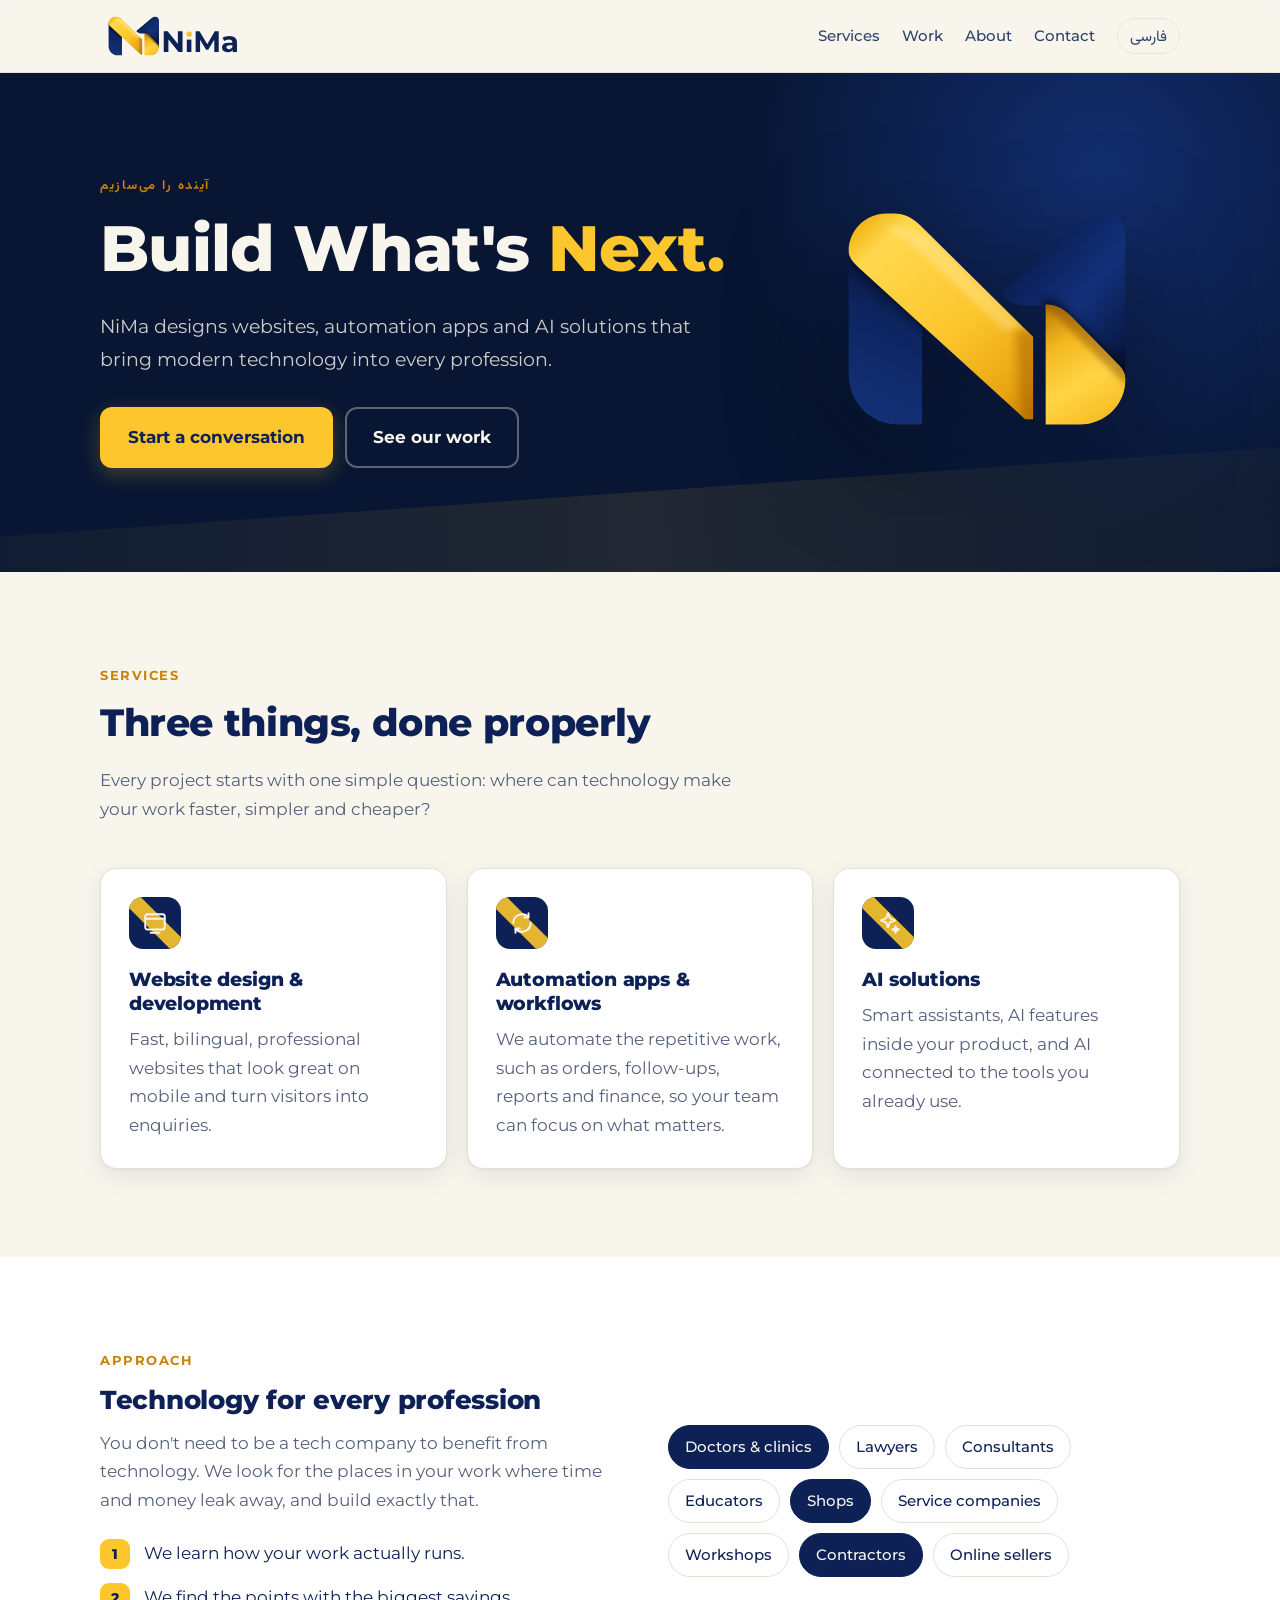
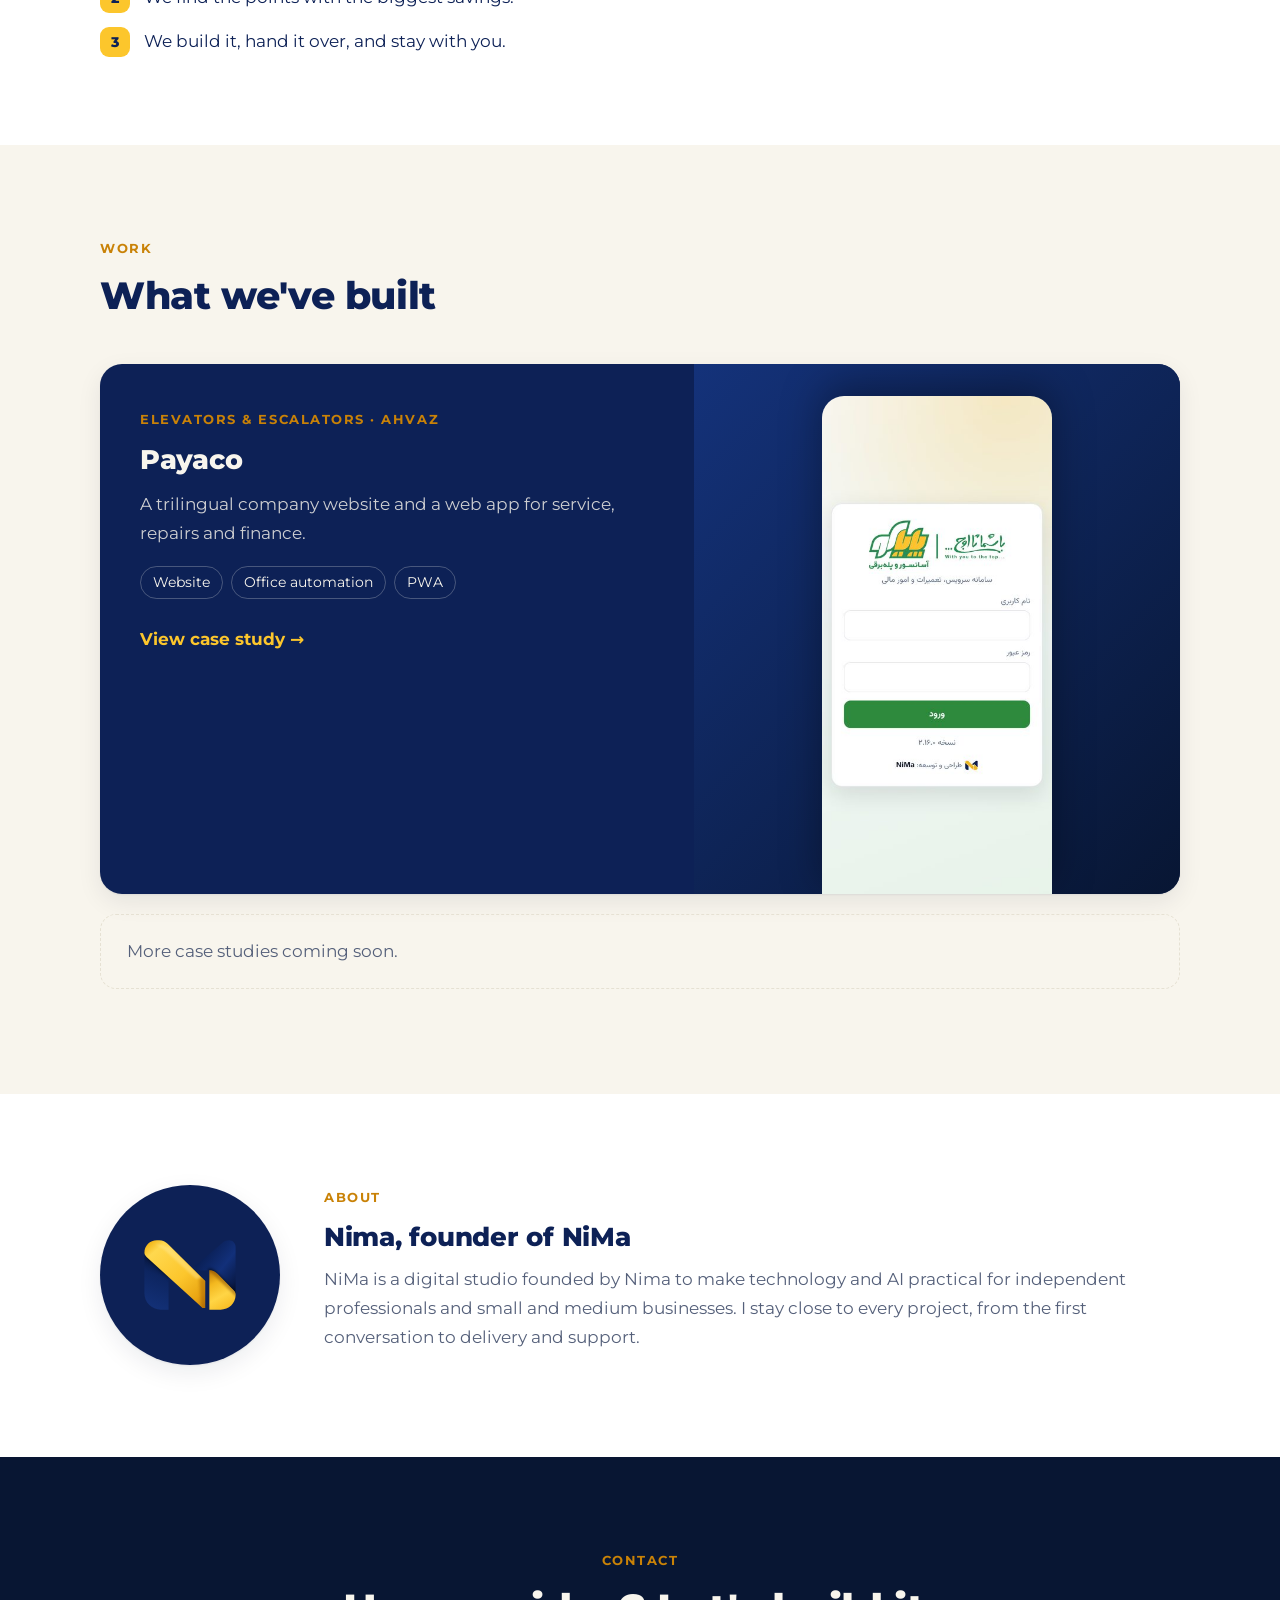
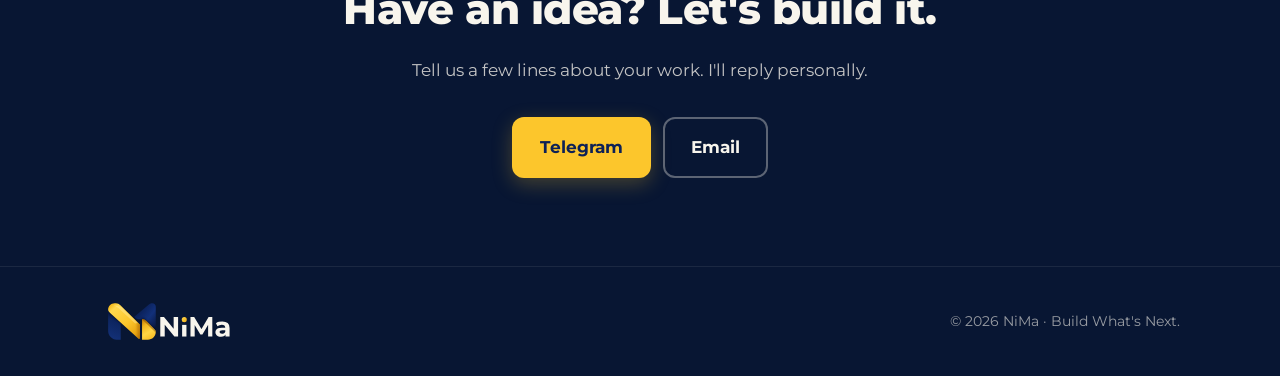
==== en/index.html @ b8a4f25f "NiMa site v1: static FA/EN homepage and Payaco case study Co-Authored-By: Claude Opus 5.5 (1M contex" ====
<!doctype html>
<html lang="en" dir="ltr">
<head>
<meta charset="utf-8">
<meta name="viewport" content="width=device-width,initial-scale=1">
<title>NiMa | Build What's Next.</title>
<meta name="description" content="NiMa designs websites, automation apps and AI solutions that bring modern technology into every profession.">
<meta name="theme-color" content="#081633">
<meta property="og:title" content="NiMa | Build What's Next.">
<meta property="og:description" content="Websites, automation and AI for every profession.">

<link rel="canonical" href="https://nima-ai.ir/en/">
<link rel="alternate" hreflang="en" href="https://nima-ai.ir/en/">
<link rel="alternate" hreflang="fa" href="https://nima-ai.ir/">
<meta property="og:url" content="https://nima-ai.ir/en/">
<meta property="og:image" content="https://nima-ai.ir/assets/img/icon-512.jpg">
<link rel="icon" type="image/png" href="../assets/img/favicon.png">
<link rel="apple-touch-icon" href="../assets/img/apple-touch-icon.png">
<link rel="preload" href="../assets/fonts/montserrat-latin-400-normal.woff2" as="font" type="font/woff2" crossorigin>
<link rel="stylesheet" href="../assets/style.css">
</head>
<body>
<a class="skip" href="#main">Skip to content</a>

<header class="site-header">
  <div class="wrap">
    <a class="brand" href="./" aria-label="NiMa home"><img src="../assets/img/NiMa-Logo-Primary.svg" alt="NiMa" width="148" height="56"></a>
    <nav class="nav" aria-label="Main">
      <a class="hide-sm" href="#services">Services</a>
      <a class="hide-sm" href="#work">Work</a>
      <a class="hide-sm" href="#about">About</a>
      <a href="#contact">Contact</a>
      <a class="lang" href="../" hreflang="fa" lang="fa">فارسی</a>
    </nav>
  </div>
</header>

<main id="main">
  <section class="hero">
    <div class="wrap">
      <div>
        <span class="eyebrow" dir="rtl" lang="fa">آینده را می‌سازیم</span>
        <h1>Build What's <span class="hl">Next.</span></h1>
        <p class="lead">NiMa designs websites, automation apps and AI solutions that bring modern technology into every profession.</p>
        <div class="actions">
          <a class="btn btn-gold" href="#contact">Start a conversation</a>
          <a class="btn btn-ghost" href="#work">See our work</a>
        </div>
      </div>
      <img class="mark" src="../assets/img/NiMa-Symbol-Reversed.svg" alt="" width="340" height="274">
    </div>
  </section>

  <section id="services">
    <div class="wrap">
      <div class="section-head">
        <span class="eyebrow">Services</span>
        <h2>Three things, done properly</h2>
        <p class="muted">Every project starts with one simple question: where can technology make your work faster, simpler and cheaper?</p>
      </div>
      <div class="cards">
        <article class="card">
          <div class="icon"><svg viewBox="0 0 24 24"><rect x="3" y="4" width="18" height="14" rx="2"/><path d="M3 8h18M8 21h8"/></svg></div>
          <h3>Website design &amp; development</h3>
          <p>Fast, bilingual, professional websites that look great on mobile and turn visitors into enquiries.</p>
        </article>
        <article class="card">
          <div class="icon"><svg viewBox="0 0 24 24"><path d="M4 12a8 8 0 0 1 14-5.3M20 12a8 8 0 0 1-14 5.3"/><path d="M18 3v4h-4M6 21v-4h4"/></svg></div>
          <h3>Automation apps &amp; workflows</h3>
          <p>We automate the repetitive work, such as orders, follow-ups, reports and finance, so your team can focus on what matters.</p>
        </article>
        <article class="card">
          <div class="icon"><svg viewBox="0 0 24 24"><path d="M12 3l1.8 4.7L18.5 9.5 13.8 11.3 12 16l-1.8-4.7L5.5 9.5l4.7-1.8z"/><path d="M19 15l.8 2.2L22 18l-2.2.8L19 21l-.8-2.2L16 18l2.2-.8z"/></svg></div>
          <h3>AI solutions</h3>
          <p>Smart assistants, AI features inside your product, and AI connected to the tools you already use.</p>
        </article>
      </div>
    </div>
  </section>

  <section class="approach alt">
    <div class="wrap">
      <div>
        <span class="eyebrow">Approach</span>
        <h2>Technology for every profession</h2>
        <p class="muted">You don't need to be a tech company to benefit from technology. We look for the places in your work where time and money leak away, and build exactly that.</p>
        <ol class="steps">
          <li><span>We learn how your work actually runs.</span></li>
          <li><span>We find the points with the biggest savings.</span></li>
          <li><span>We build it, hand it over, and stay with you.</span></li>
        </ol>
      </div>
      <div class="chips" aria-label="Professions">
        <span class="chip on">Doctors &amp; clinics</span><span class="chip">Lawyers</span><span class="chip">Consultants</span>
        <span class="chip">Educators</span><span class="chip on">Shops</span><span class="chip">Service companies</span>
        <span class="chip">Workshops</span><span class="chip on">Contractors</span><span class="chip">Online sellers</span>
      </div>
    </div>
  </section>

  <section id="work">
    <div class="wrap">
      <div class="section-head">
        <span class="eyebrow">Work</span>
        <h2>What we've built</h2>
      </div>
      <a class="work-card" href="work/payaco/">
        <div class="body">
          <span class="eyebrow">Elevators &amp; escalators · Ahvaz</span>
          <h3 style="font-size:1.7rem">Payaco</h3>
          <p style="opacity:.82">A trilingual company website and a web app for service, repairs and finance.</p>
          <div class="tags"><span class="tag">Website</span><span class="tag">Office automation</span><span class="tag">PWA</span></div>
          <span class="more">View case study →</span>
        </div>
        <div class="shot"><img src="../assets/img/payaco-app-login.jpg" alt="Payaco app login screen" width="230" height="498" loading="lazy"></div>
      </a>
      <p class="soon">More case studies coming soon.</p>
    </div>
  </section>

  <section id="about" class="about alt">
    <div class="wrap">
      <div class="avatar"><img src="../assets/img/NiMa-Symbol-Reversed.svg" alt="" width="112" height="90"></div>
      <div>
        <span class="eyebrow">About</span>
        <h2>Nima, founder of NiMa</h2>
        <!-- TODO(Nima): replace with your own short bio; optionally swap the symbol for your photo -->
        <p class="muted">NiMa is a digital studio founded by Nima to make technology and AI practical for independent professionals and small and medium businesses. I stay close to every project, from the first conversation to delivery and support.</p>
      </div>
    </div>
  </section>

  <section id="contact" class="contact">
    <div class="wrap">
      <span class="eyebrow">Contact</span>
      <h2>Have an idea? Let's build it.</h2>
      <p>Tell us a few lines about your work. I'll reply personally.</p>
      <div class="actions">
        <!-- TODO(Nima): replace with real contact links -->
        <a class="btn btn-gold" href="https://t.me/TELEGRAM_ID">Telegram</a>
        <a class="btn btn-ghost" href="mailto:EMAIL@EXAMPLE.COM">Email</a>
      </div>
    </div>
  </section>
</main>

<footer class="site-footer">
  <div class="wrap">
    <img src="../assets/img/NiMa-Logo-Reversed.svg" alt="NiMa" width="140" height="53">
    <span>© 2026 NiMa · Build What's Next.</span>
  </div>
</footer>
</body>
</html>
---- assets/style.css ----
/* NiMa — site styles. Palette and fonts follow NiMa-Brand-Brief.md */

@font-face{font-family:"Montserrat";font-weight:400;font-display:swap;src:url(fonts/montserrat-latin-400-normal.woff2) format("woff2");unicode-range:U+0000-00FF,U+2000-206F,U+20AC,U+2122}
@font-face{font-family:"Montserrat";font-weight:500;font-display:swap;src:url(fonts/montserrat-latin-500-normal.woff2) format("woff2");unicode-range:U+0000-00FF,U+2000-206F,U+20AC,U+2122}
@font-face{font-family:"Montserrat";font-weight:700;font-display:swap;src:url(fonts/montserrat-latin-700-normal.woff2) format("woff2");unicode-range:U+0000-00FF,U+2000-206F,U+20AC,U+2122}
@font-face{font-family:"Montserrat";font-weight:800;font-display:swap;src:url(fonts/montserrat-latin-800-normal.woff2) format("woff2");unicode-range:U+0000-00FF,U+2000-206F,U+20AC,U+2122}
@font-face{font-family:"Vazirmatn";font-weight:400;font-display:swap;src:url(fonts/vazirmatn-arabic-400-normal.woff2) format("woff2");unicode-range:U+0600-06FF,U+200C-200F,U+FB50-FDFF,U+FE70-FEFF}
@font-face{font-family:"Vazirmatn";font-weight:700;font-display:swap;src:url(fonts/vazirmatn-arabic-700-normal.woff2) format("woff2");unicode-range:U+0600-06FF,U+200C-200F,U+FB50-FDFF,U+FE70-FEFF}
@font-face{font-family:"Vazirmatn";font-weight:800;font-display:swap;src:url(fonts/vazirmatn-arabic-800-normal.woff2) format("woff2");unicode-range:U+0600-06FF,U+200C-200F,U+FB50-FDFF,U+FE70-FEFF}

:root{
  --gold:#FCC62C; --gold-deep:#C98207;
  --navy:#0D2156; --royal:#14327A; --ink:#081633;
  --slate:#55607A; --sand:#E6E1D3; --cream:#F8F5ED; --white:#fff;
  --radius:16px; --wrap:1120px;
  --shadow:0 1px 2px rgba(8,22,51,.06),0 8px 24px rgba(8,22,51,.08);
}
*,*::before,*::after{box-sizing:border-box}
html{scroll-behavior:smooth;-webkit-text-size-adjust:100%}
body{margin:0;background:var(--cream);color:var(--navy);
  font-family:"Montserrat","Vazirmatn",system-ui,sans-serif;font-size:17px;line-height:1.7}
html[lang="fa"] body{line-height:1.85}
img{max-width:100%;display:block}
a{color:inherit}
h1,h2,h3{line-height:1.25;margin:0 0 .5em;font-weight:800;letter-spacing:-.01em}
html[lang="fa"] h1,html[lang="fa"] h2,html[lang="fa"] h3{letter-spacing:0;line-height:1.45}
p{margin:0 0 1em}
.wrap{max-width:var(--wrap);margin:0 auto;padding:0 20px}
.muted{color:var(--slate)}
.eyebrow{display:inline-block;font-size:.8rem;font-weight:700;letter-spacing:.12em;text-transform:uppercase;color:var(--gold-deep);margin-bottom:.75rem}
html[lang="fa"] .eyebrow{letter-spacing:0;font-size:.9rem}
.skip{position:absolute;inset-inline-start:-999px}
.skip:focus{inset-inline-start:12px;top:12px;z-index:99;background:var(--gold);padding:8px 12px;border-radius:8px}
:focus-visible{outline:3px solid var(--gold);outline-offset:3px}

/* Header */
.site-header{position:sticky;top:0;z-index:50;background:rgba(248,245,237,.88);backdrop-filter:saturate(1.4) blur(10px);-webkit-backdrop-filter:saturate(1.4) blur(10px);border-bottom:1px solid var(--sand)}
.site-header .wrap{display:flex;align-items:center;justify-content:space-between;height:72px;gap:16px}
.brand img{width:148px;height:auto}
.nav{display:flex;align-items:center;gap:22px;font-weight:500;font-size:.95rem}
.nav a{text-decoration:none;opacity:.85}
.nav a:hover{opacity:1}
.lang{border:1px solid var(--sand);border-radius:999px;padding:4px 12px;font-family:"Montserrat","Vazirmatn",sans-serif}
@media (max-width:760px){.nav .hide-sm{display:none}}

/* Buttons */
.btn{display:inline-flex;align-items:center;gap:.5em;padding:14px 26px;border-radius:12px;font-weight:700;text-decoration:none;transition:transform .2s,box-shadow .2s,background .2s;border:2px solid transparent}
.btn-gold{background:var(--gold);color:var(--navy);box-shadow:0 6px 20px rgba(252,198,44,.25)}
.btn-gold:hover{transform:translateY(-2px);box-shadow:0 10px 28px rgba(252,198,44,.35)}
.btn-ghost{border-color:rgba(248,245,237,.35);color:var(--cream)}
.btn-ghost:hover{border-color:var(--cream)}
.btn-navy{background:var(--navy);color:var(--cream)}
.btn-navy:hover{background:var(--royal)}

/* Hero */
.hero{position:relative;overflow:hidden;background:var(--ink);color:var(--cream);padding:96px 0 104px}
.hero::before{content:"";position:absolute;width:720px;height:720px;inset-inline-end:-180px;top:-260px;border-radius:50%;
  background:radial-gradient(closest-side,rgba(20,50,122,.85),transparent)}
.hero::after{content:"";position:absolute;width:150%;height:120px;inset-inline-start:-25%;bottom:-40px;transform:rotate(-4deg);
  background:linear-gradient(90deg,transparent,rgba(252,198,44,.10),transparent)}
.hero .wrap{position:relative;z-index:1;display:grid;grid-template-columns:1.25fr .75fr;gap:48px;align-items:center}
.hero h1{font-size:clamp(2.3rem,5.4vw,4rem);margin-bottom:.35em}
.hero h1 .hl{color:var(--gold)}
.hero .lead{font-size:clamp(1.05rem,1.6vw,1.2rem);color:rgba(248,245,237,.82);max-width:36em;margin-bottom:2rem}
.hero .actions{display:flex;flex-wrap:wrap;gap:12px}
.hero .mark{justify-self:center;width:min(100%,340px);filter:drop-shadow(0 30px 60px rgba(0,0,0,.45))}
@media (max-width:860px){
  .hero{padding:56px 0 72px}
  .hero .wrap{grid-template-columns:1fr;gap:28px}
  .hero .mark{order:-1;width:150px;justify-self:start}
}

/* Sections */
section{padding:88px 0}
.section-head{max-width:640px;margin-bottom:44px}
.section-head h2{font-size:clamp(1.7rem,3.4vw,2.4rem)}
.alt{background:var(--white)}

.cards{display:grid;grid-template-columns:repeat(3,1fr);gap:20px}
@media (max-width:860px){.cards{grid-template-columns:1fr}}
.card{background:var(--white);border:1px solid var(--sand);border-radius:var(--radius);padding:28px;box-shadow:var(--shadow);transition:transform .25s,box-shadow .25s}
.card:hover{transform:translateY(-3px)}
.alt .card{background:var(--cream)}
.card .icon{width:52px;height:52px;border-radius:14px;display:grid;place-items:center;background:var(--navy);margin-bottom:18px;position:relative;overflow:hidden}
.card .icon::after{content:"";position:absolute;width:140%;height:16px;background:var(--gold);transform:rotate(45deg);opacity:.9}
.card .icon svg{position:relative;z-index:1;width:26px;height:26px;stroke:var(--cream);fill:none;stroke-width:1.8;stroke-linecap:round;stroke-linejoin:round}
.card h3{font-size:1.2rem}
.card p{color:var(--slate);margin:0}

/* Approach */
.approach .wrap{display:grid;grid-template-columns:1fr 1fr;gap:56px;align-items:center}
@media (max-width:860px){.approach .wrap{grid-template-columns:1fr;gap:32px}}
.chips{display:flex;flex-wrap:wrap;gap:10px}
.chip{background:var(--white);border:1px solid var(--sand);border-radius:999px;padding:8px 16px;font-weight:500;font-size:.95rem}
.chip.on{background:var(--navy);color:var(--cream);border-color:var(--navy)}
.steps{list-style:none;padding:0;margin:24px 0 0;display:grid;gap:14px;counter-reset:s}
.steps li{display:flex;gap:14px;align-items:flex-start}
.steps li::before{counter-increment:s;content:counter(s);flex:none;width:30px;height:30px;border-radius:9px;background:var(--gold);color:var(--navy);display:grid;place-items:center;font-weight:800;font-size:.9rem}

/* Work */
.work-card{display:grid;grid-template-columns:1.1fr .9fr;background:var(--navy);color:var(--cream);border-radius:22px;overflow:hidden;text-decoration:none;box-shadow:var(--shadow);transition:transform .25s}
.work-card:hover{transform:translateY(-3px)}
.work-card .body{padding:40px}
.work-card .tags{display:flex;flex-wrap:wrap;gap:8px;margin:18px 0 26px}
.work-card .tag{font-size:.85rem;border:1px solid rgba(248,245,237,.25);border-radius:999px;padding:4px 12px}
.work-card .more{color:var(--gold);font-weight:700}
.work-card .shot{background:linear-gradient(135deg,var(--royal),var(--ink));display:grid;place-items:center;padding:32px 24px 0;align-items:end}
.work-card .shot img{width:230px;border-radius:22px 22px 0 0;box-shadow:0 -10px 40px rgba(0,0,0,.35)}
@media (max-width:860px){.work-card{grid-template-columns:1fr}.work-card .body{padding:28px}}
.soon{margin-top:20px;border:1.5px dashed var(--sand);border-radius:var(--radius);padding:22px 26px;color:var(--slate)}

/* About */
.about .wrap{display:grid;grid-template-columns:auto 1fr;gap:44px;align-items:center}
.about .avatar{width:180px;height:180px;border-radius:50%;background:var(--navy);display:grid;place-items:center;box-shadow:var(--shadow)}
.about .avatar img{width:62%}
@media (max-width:760px){.about .wrap{grid-template-columns:1fr;gap:24px}.about .avatar{width:120px;height:120px}}

/* Contact */
.contact{background:var(--ink);color:var(--cream);text-align:center}
.contact h2{font-size:clamp(1.8rem,3.6vw,2.6rem)}
.contact p{color:rgba(248,245,237,.78);max-width:34em;margin:0 auto 2rem}
.contact .actions{display:flex;flex-wrap:wrap;gap:12px;justify-content:center}

/* Footer */
.site-footer{background:var(--ink);color:rgba(248,245,237,.6);border-top:1px solid rgba(248,245,237,.08);padding:28px 0;font-size:.9rem}
.site-footer .wrap{display:flex;justify-content:space-between;align-items:center;gap:16px;flex-wrap:wrap}
.site-footer img{width:140px}

/* Case study */
.case-hero{background:var(--ink);color:var(--cream);padding:72px 0 64px}
.case-hero h1{font-size:clamp(2rem,4.6vw,3.2rem)}
.case-hero .lead{color:rgba(248,245,237,.8);max-width:40em;font-size:1.1rem}
.back{display:inline-block;margin-bottom:22px;text-decoration:none;color:var(--gold);font-weight:700}
.facts{display:grid;grid-template-columns:repeat(4,1fr);gap:16px;margin-top:36px}
.facts div{border-top:2px solid var(--gold);padding-top:12px}
.facts b{display:block;font-size:.8rem;color:rgba(248,245,237,.6);font-weight:500}
@media (max-width:760px){.facts{grid-template-columns:1fr 1fr}}
.prose{max-width:720px}
.prose h2{font-size:1.6rem;margin-top:1.6em}
.prose ul{padding-inline-start:1.2em}
.prose li{margin-bottom:.4em}
.case-grid{display:grid;grid-template-columns:1fr 300px;gap:56px;align-items:start}
.case-grid figure{margin:0;position:sticky;top:96px}
.case-grid figure img{border-radius:22px;box-shadow:var(--shadow);border:1px solid var(--sand)}
.case-grid figcaption{font-size:.85rem;color:var(--slate);margin-top:10px;text-align:center}
@media (max-width:860px){.case-grid{grid-template-columns:1fr}.case-grid figure{position:static;max-width:280px}}

@media (prefers-reduced-motion:reduce){*{transition:none!important;scroll-behavior:auto!important}}
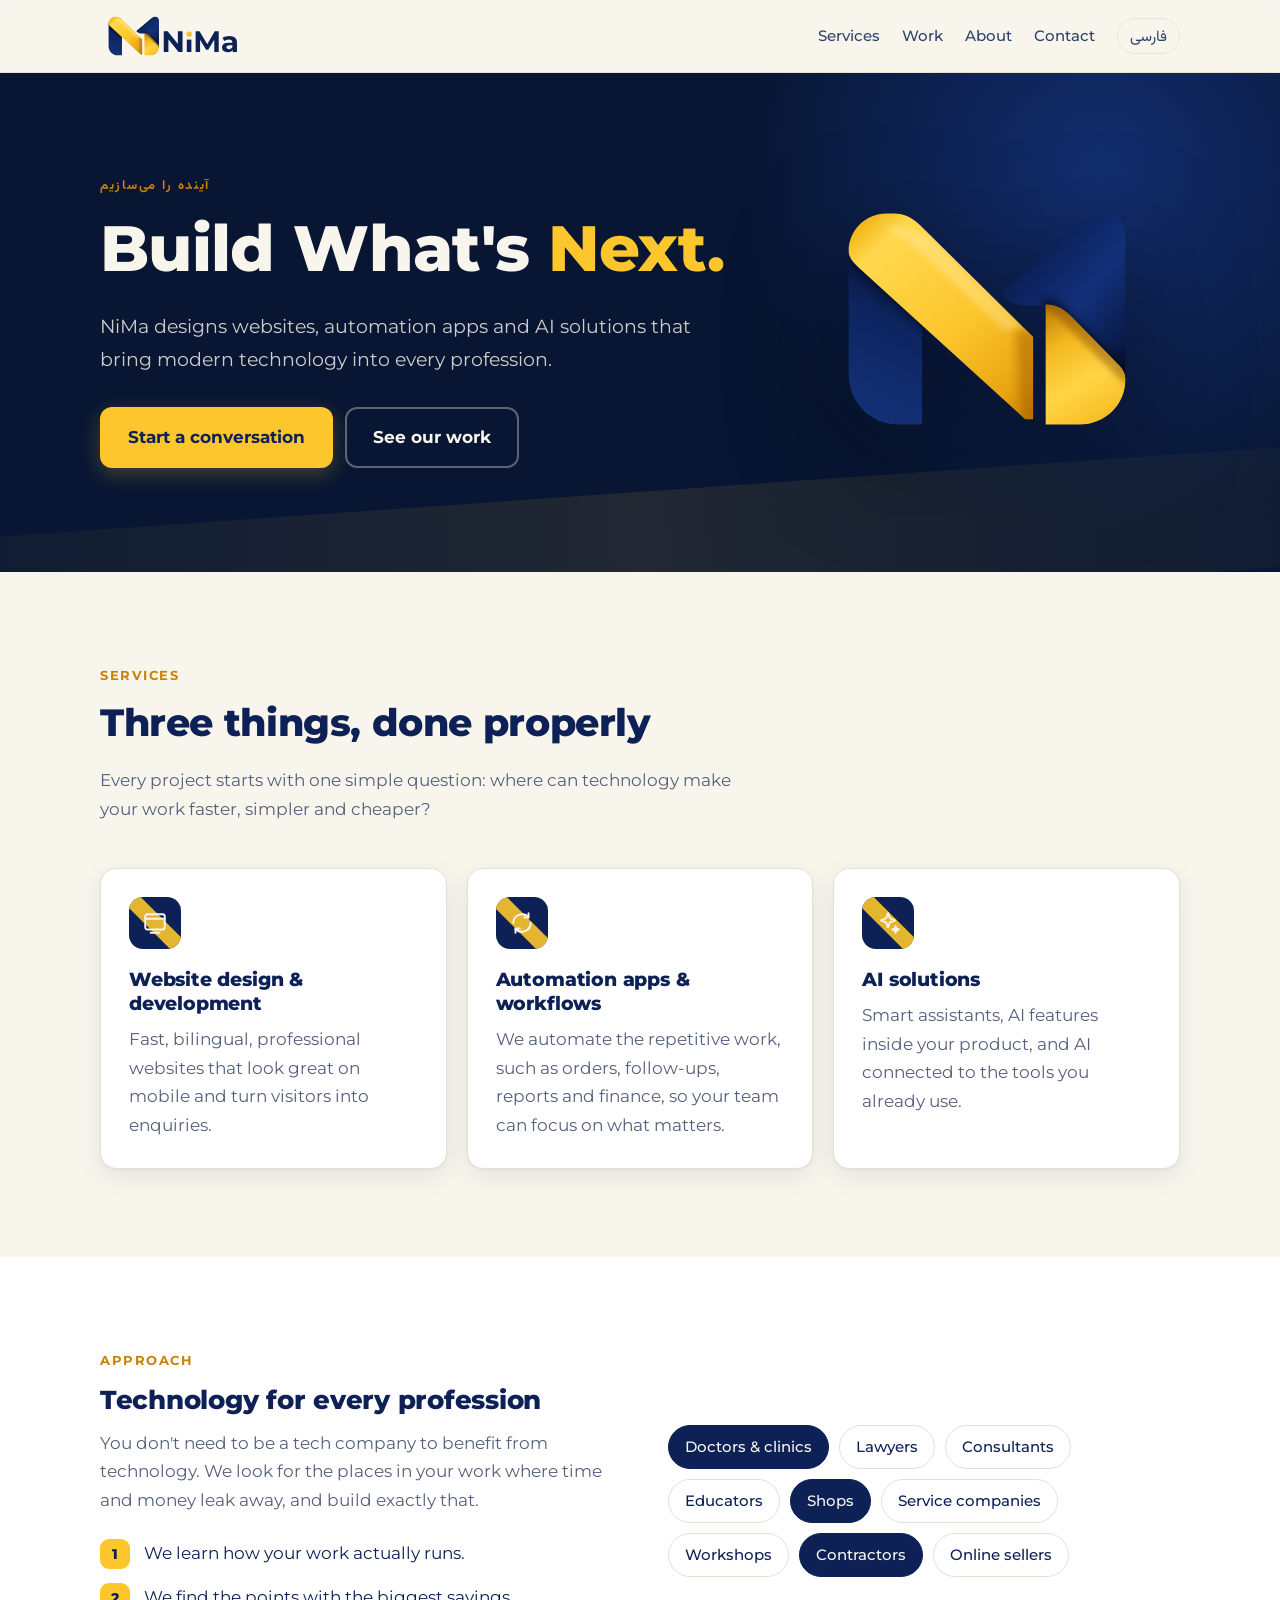
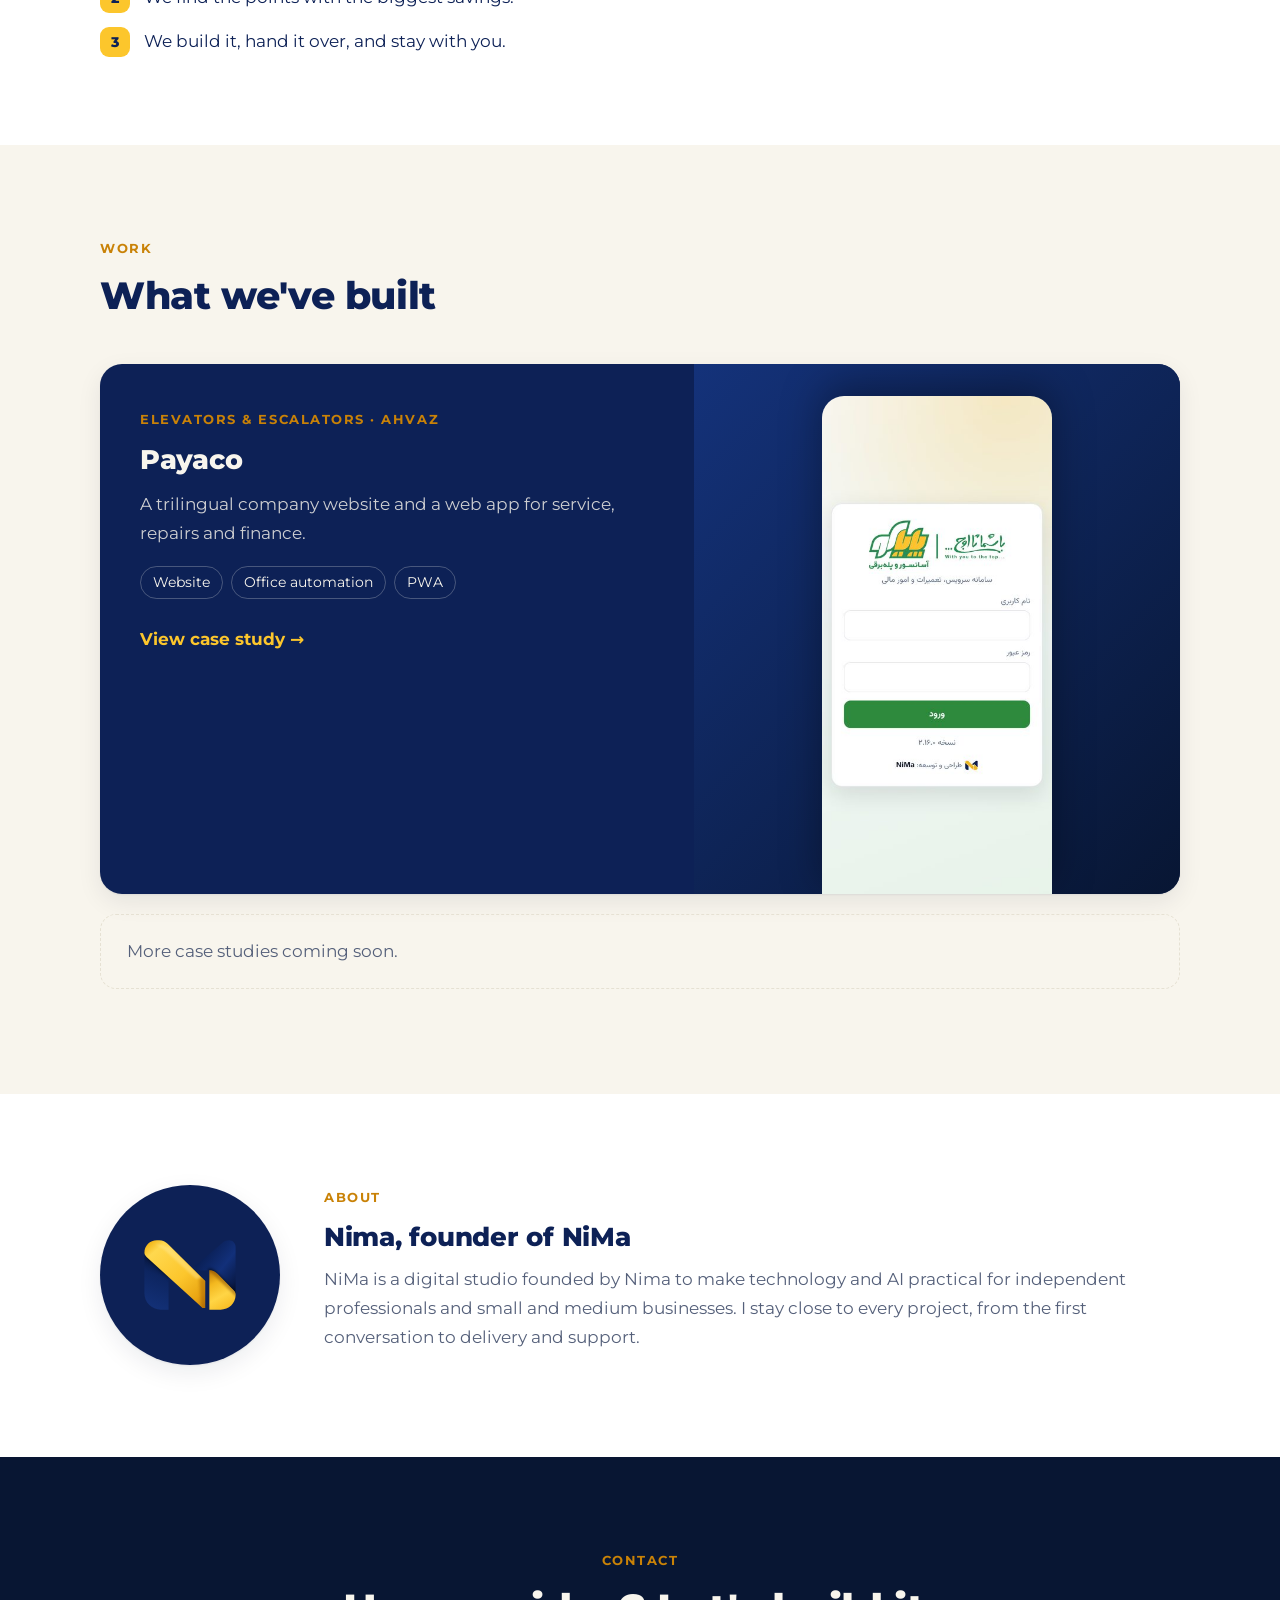
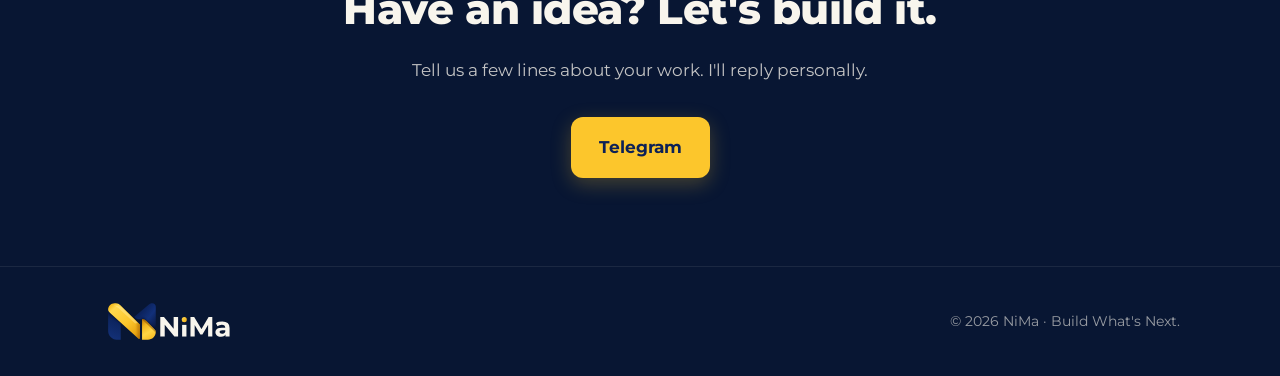
==== commit 7d02a6da: "Add real Telegram contact link, drop email placeholder Co-Authored-By: Claude Opus 5.5 (1M context) " ====
--- a/en/index.html
+++ b/en/index.html
@@ -136,9 +136,8 @@
       <h2>Have an idea? Let's build it.</h2>
       <p>Tell us a few lines about your work. I'll reply personally.</p>
       <div class="actions">
-        <!-- TODO(Nima): replace with real contact links -->
-        <a class="btn btn-gold" href="https://t.me/TELEGRAM_ID">Telegram</a>
-        <a class="btn btn-ghost" href="mailto:EMAIL@EXAMPLE.COM">Email</a>
+        <!-- TODO(Nima): add email button once address is provided -->
+        <a class="btn btn-gold" href="https://t.me/Nima_asareh">Telegram</a>
       </div>
     </div>
   </section>
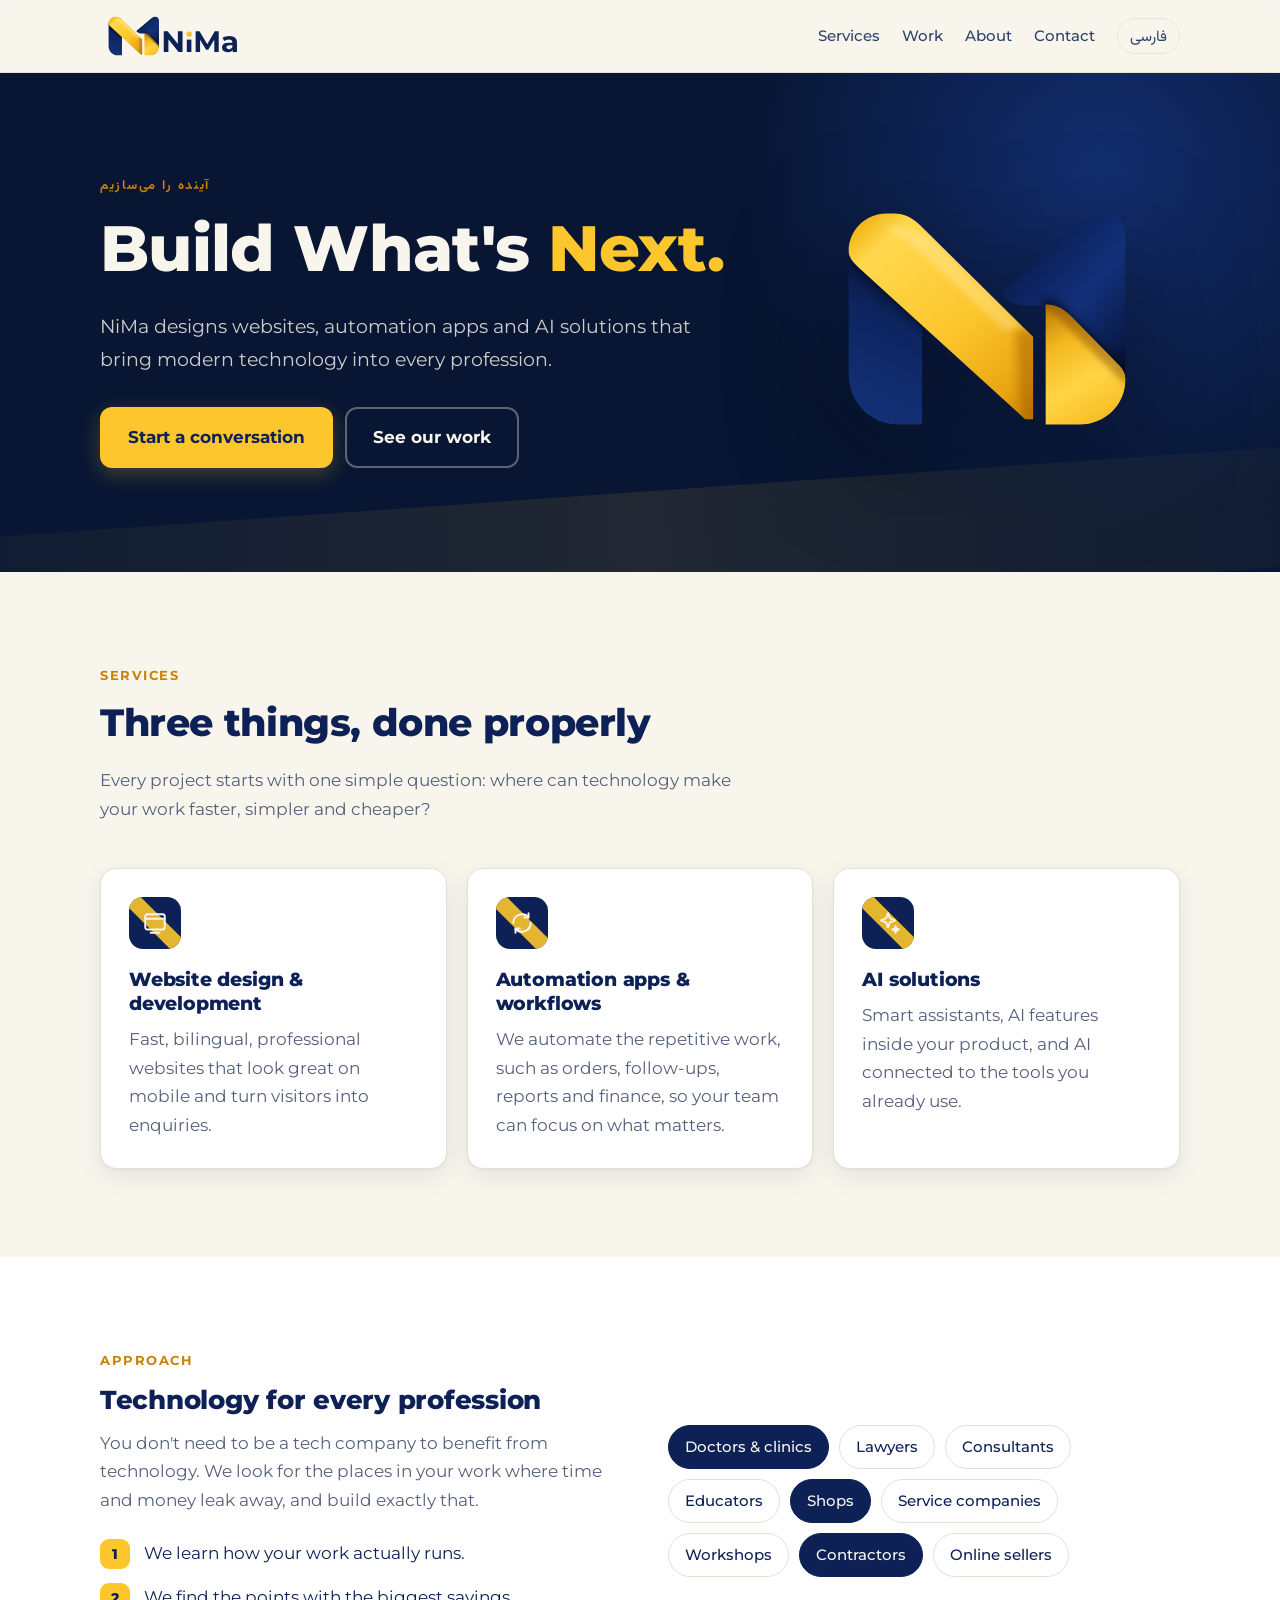
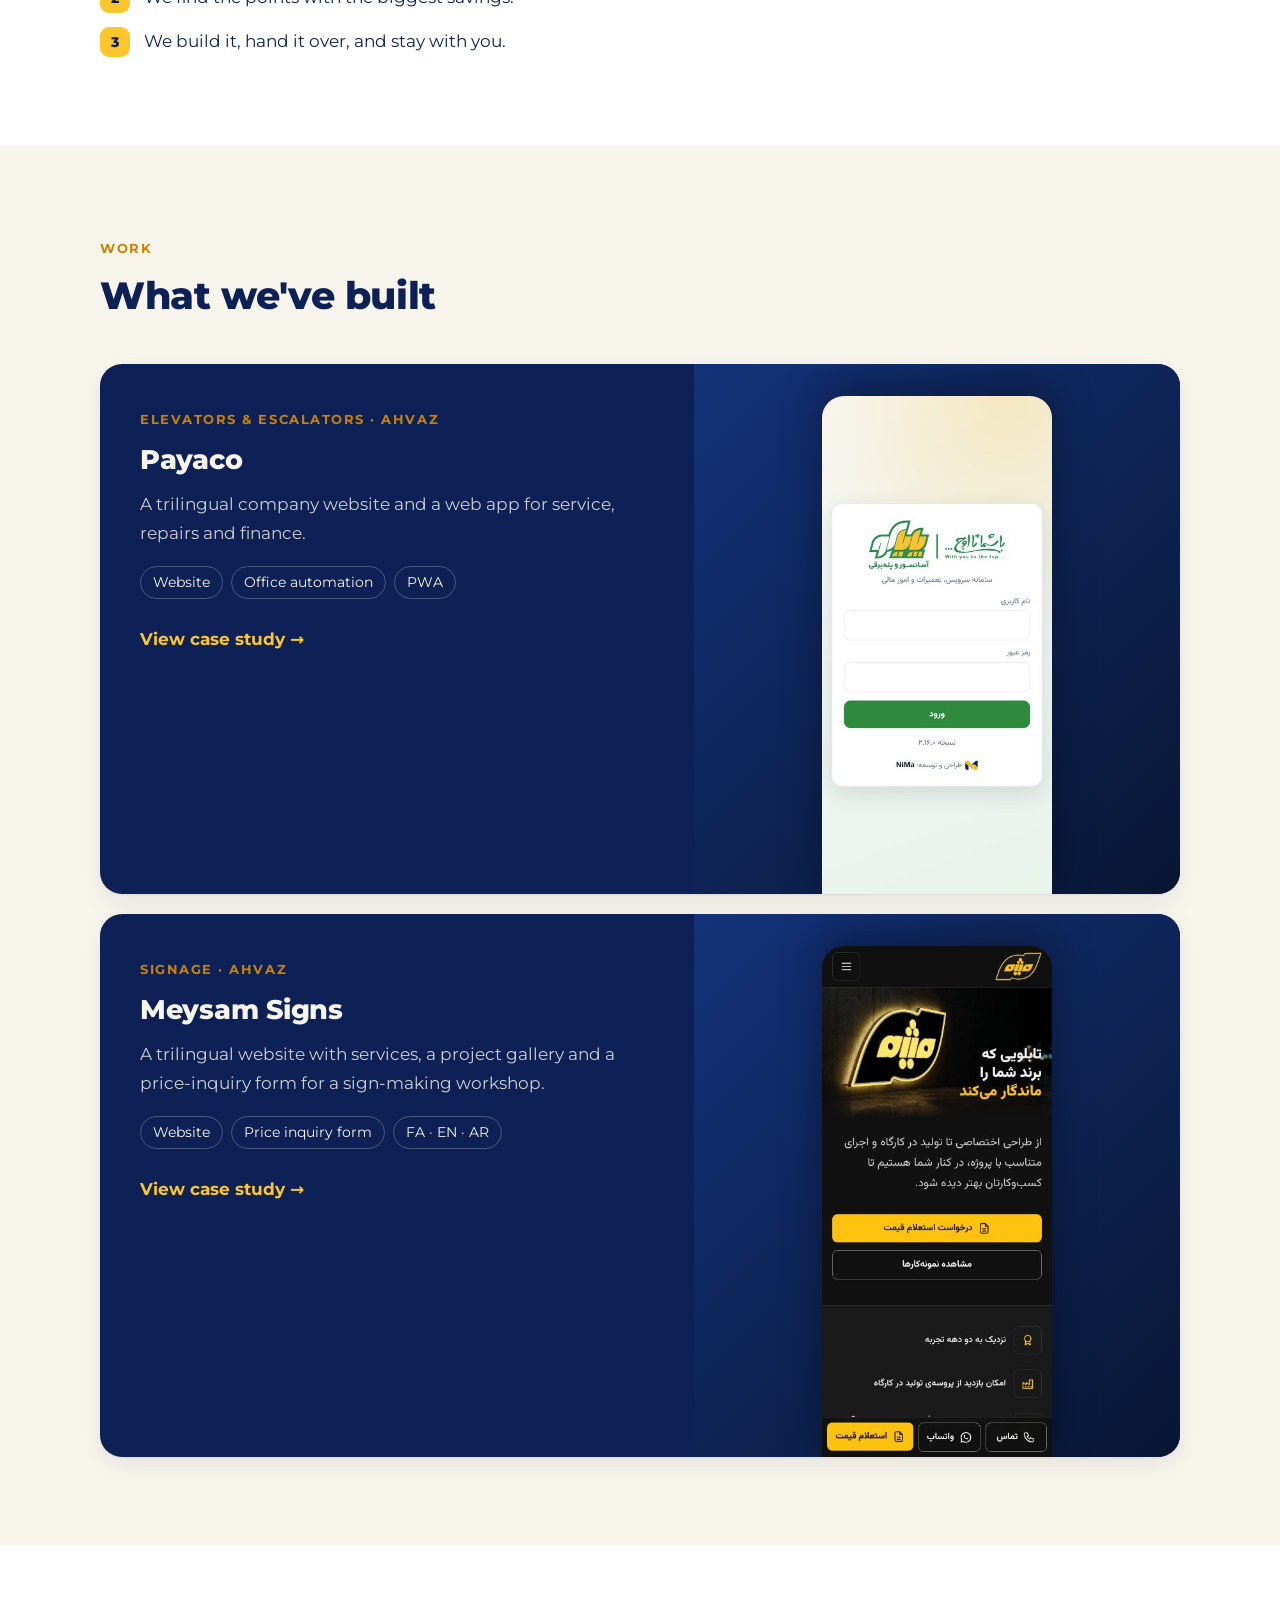
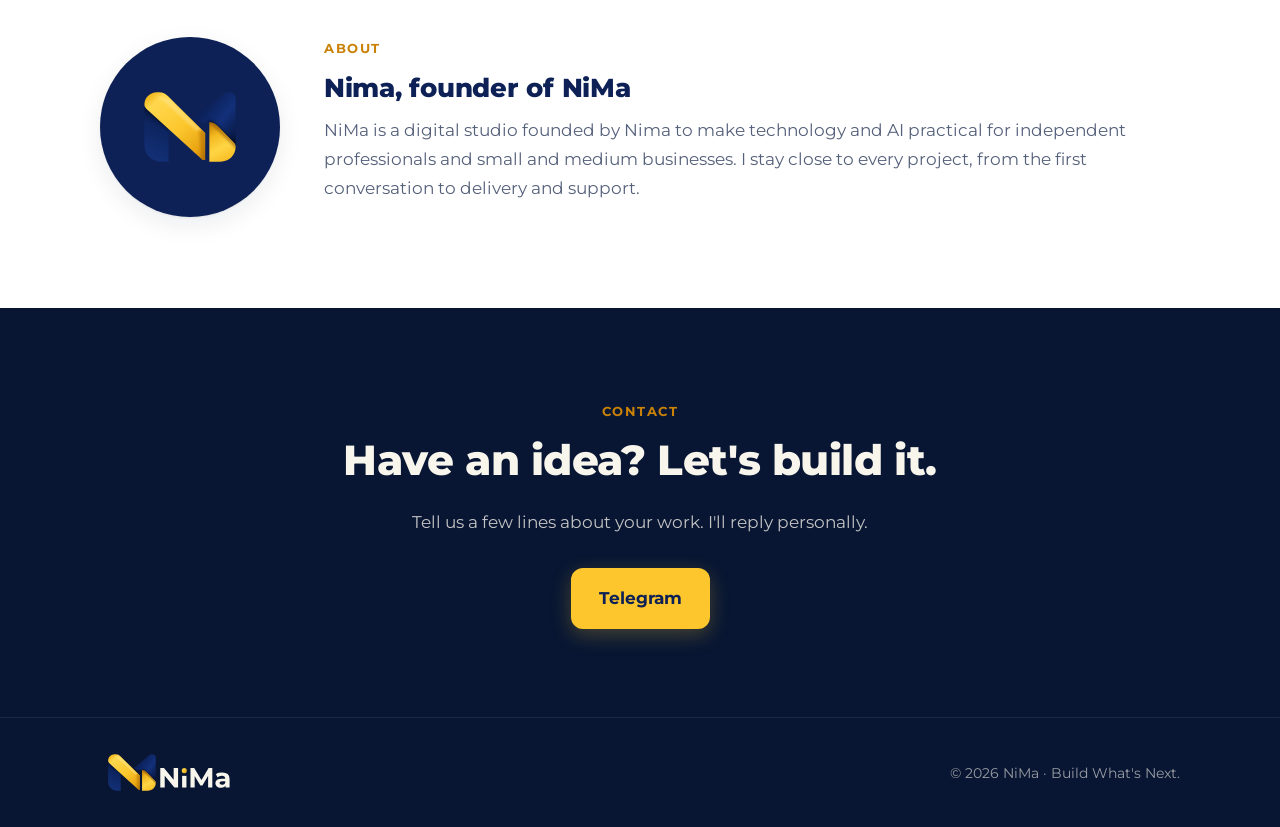
==== commit 0bdaa668: "Add Meysam Signs case study (FA/EN) and list it on the homepage Co-Authored-By: Claude Opus 5.5 (1M " ====
--- a/en/index.html
+++ b/en/index.html
@@ -104,6 +104,7 @@
         <span class="eyebrow">Work</span>
         <h2>What we've built</h2>
       </div>
+      <div class="work-list">
       <a class="work-card" href="work/payaco/">
         <div class="body">
           <span class="eyebrow">Elevators &amp; escalators · Ahvaz</span>
@@ -114,7 +115,17 @@
         </div>
         <div class="shot"><img src="../assets/img/payaco-app-login.jpg" alt="Payaco app login screen" width="230" height="498" loading="lazy"></div>
       </a>
-      <p class="soon">More case studies coming soon.</p>
+      <a class="work-card" href="work/meysam/">
+        <div class="body">
+          <span class="eyebrow">Signage · Ahvaz</span>
+          <h3 style="font-size:1.7rem">Meysam Signs</h3>
+          <p style="opacity:.82">A trilingual website with services, a project gallery and a price-inquiry form for a sign-making workshop.</p>
+          <div class="tags"><span class="tag">Website</span><span class="tag">Price inquiry form</span><span class="tag">FA · EN · AR</span></div>
+          <span class="more">View case study →</span>
+        </div>
+        <div class="shot"><img src="../assets/img/meysam-mobile.jpg" alt="Meysam Signs homepage on mobile" width="230" height="511" loading="lazy"></div>
+      </a>
+      </div>
     </div>
   </section>
 
--- a/assets/style.css
+++ b/assets/style.css
@@ -106,7 +106,8 @@
 .work-card .more{color:var(--gold);font-weight:700}
 .work-card .shot{background:linear-gradient(135deg,var(--royal),var(--ink));display:grid;place-items:center;padding:32px 24px 0;align-items:end}
 .work-card .shot img{width:230px;border-radius:22px 22px 0 0;box-shadow:0 -10px 40px rgba(0,0,0,.35)}
-@media (max-width:860px){.work-card{grid-template-columns:1fr}.work-card .body{padding:28px}}
+@media (max-width:860px){.work-card .shot{max-height:420px;overflow:hidden}.work-card{grid-template-columns:1fr}.work-card .body{padding:28px}}
+.work-list{display:grid;gap:20px}
 .soon{margin-top:20px;border:1.5px dashed var(--sand);border-radius:var(--radius);padding:22px 26px;color:var(--slate)}
 
 /* About */
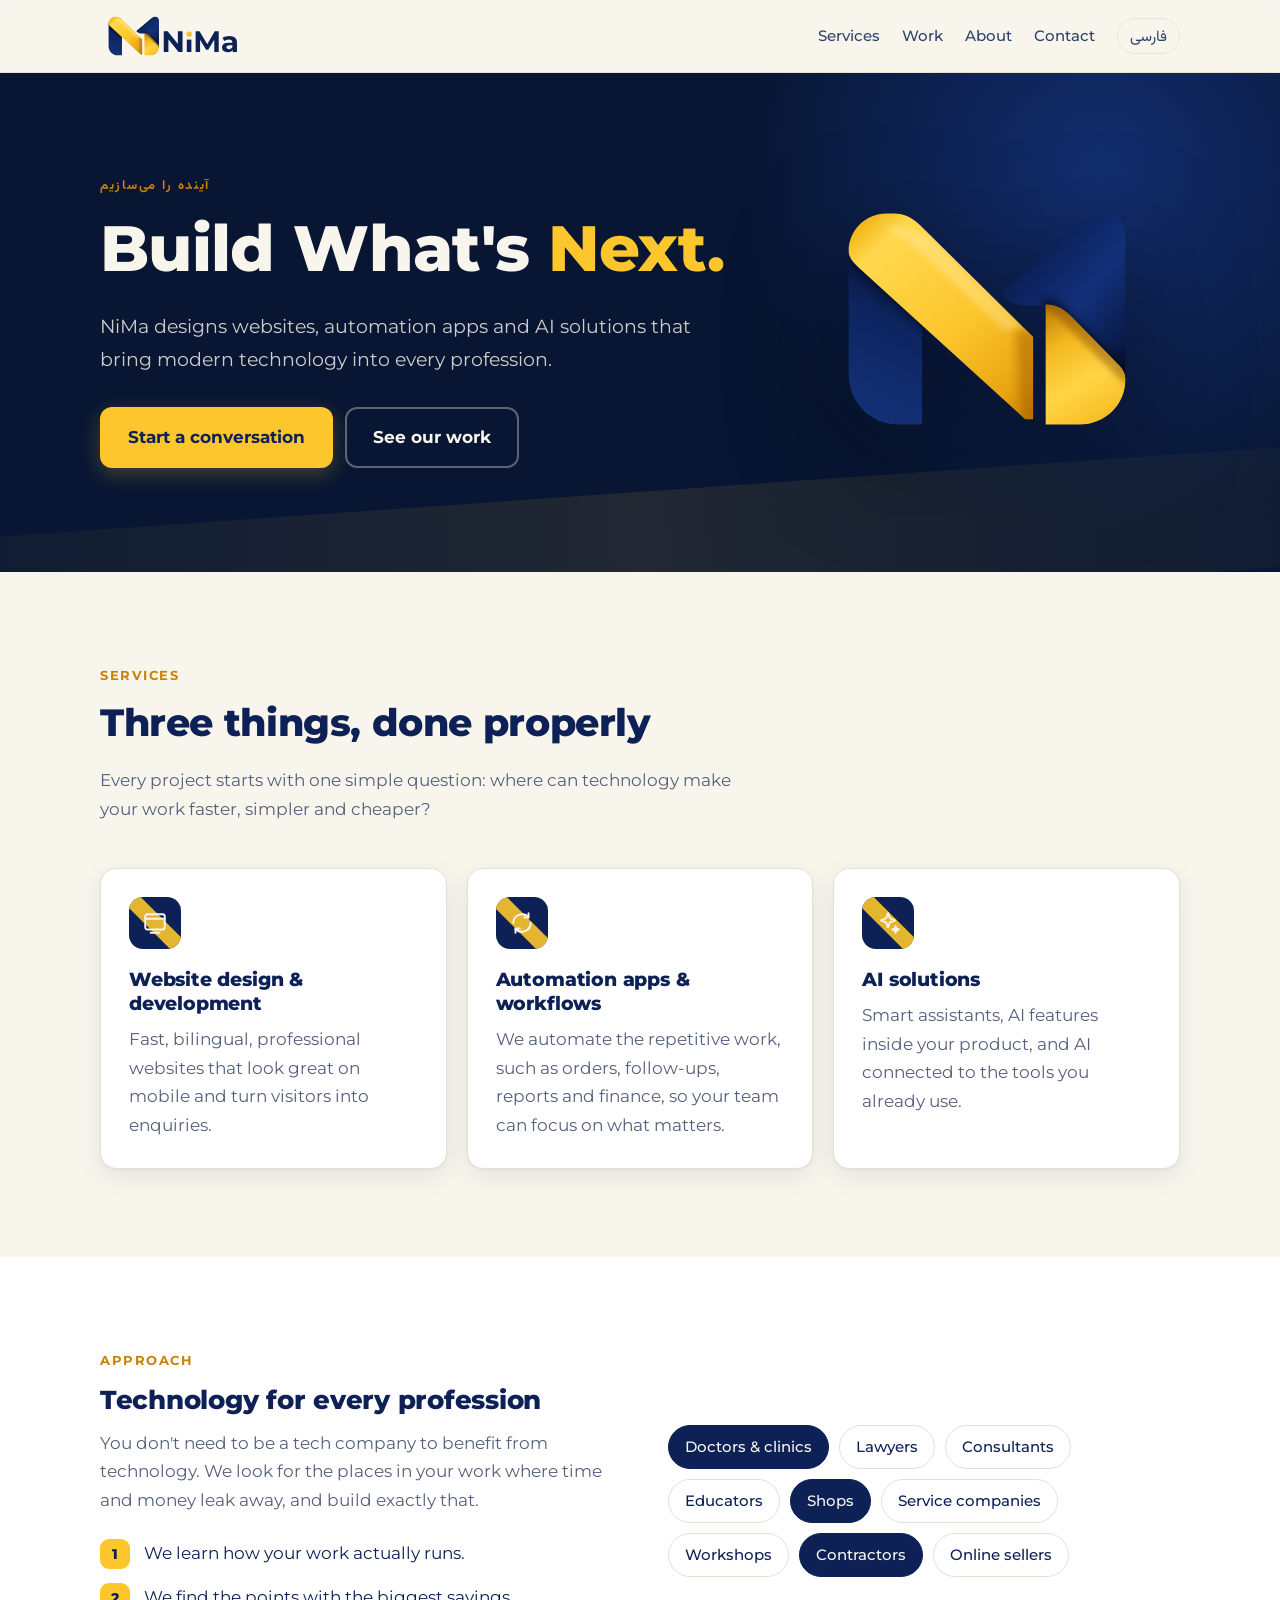
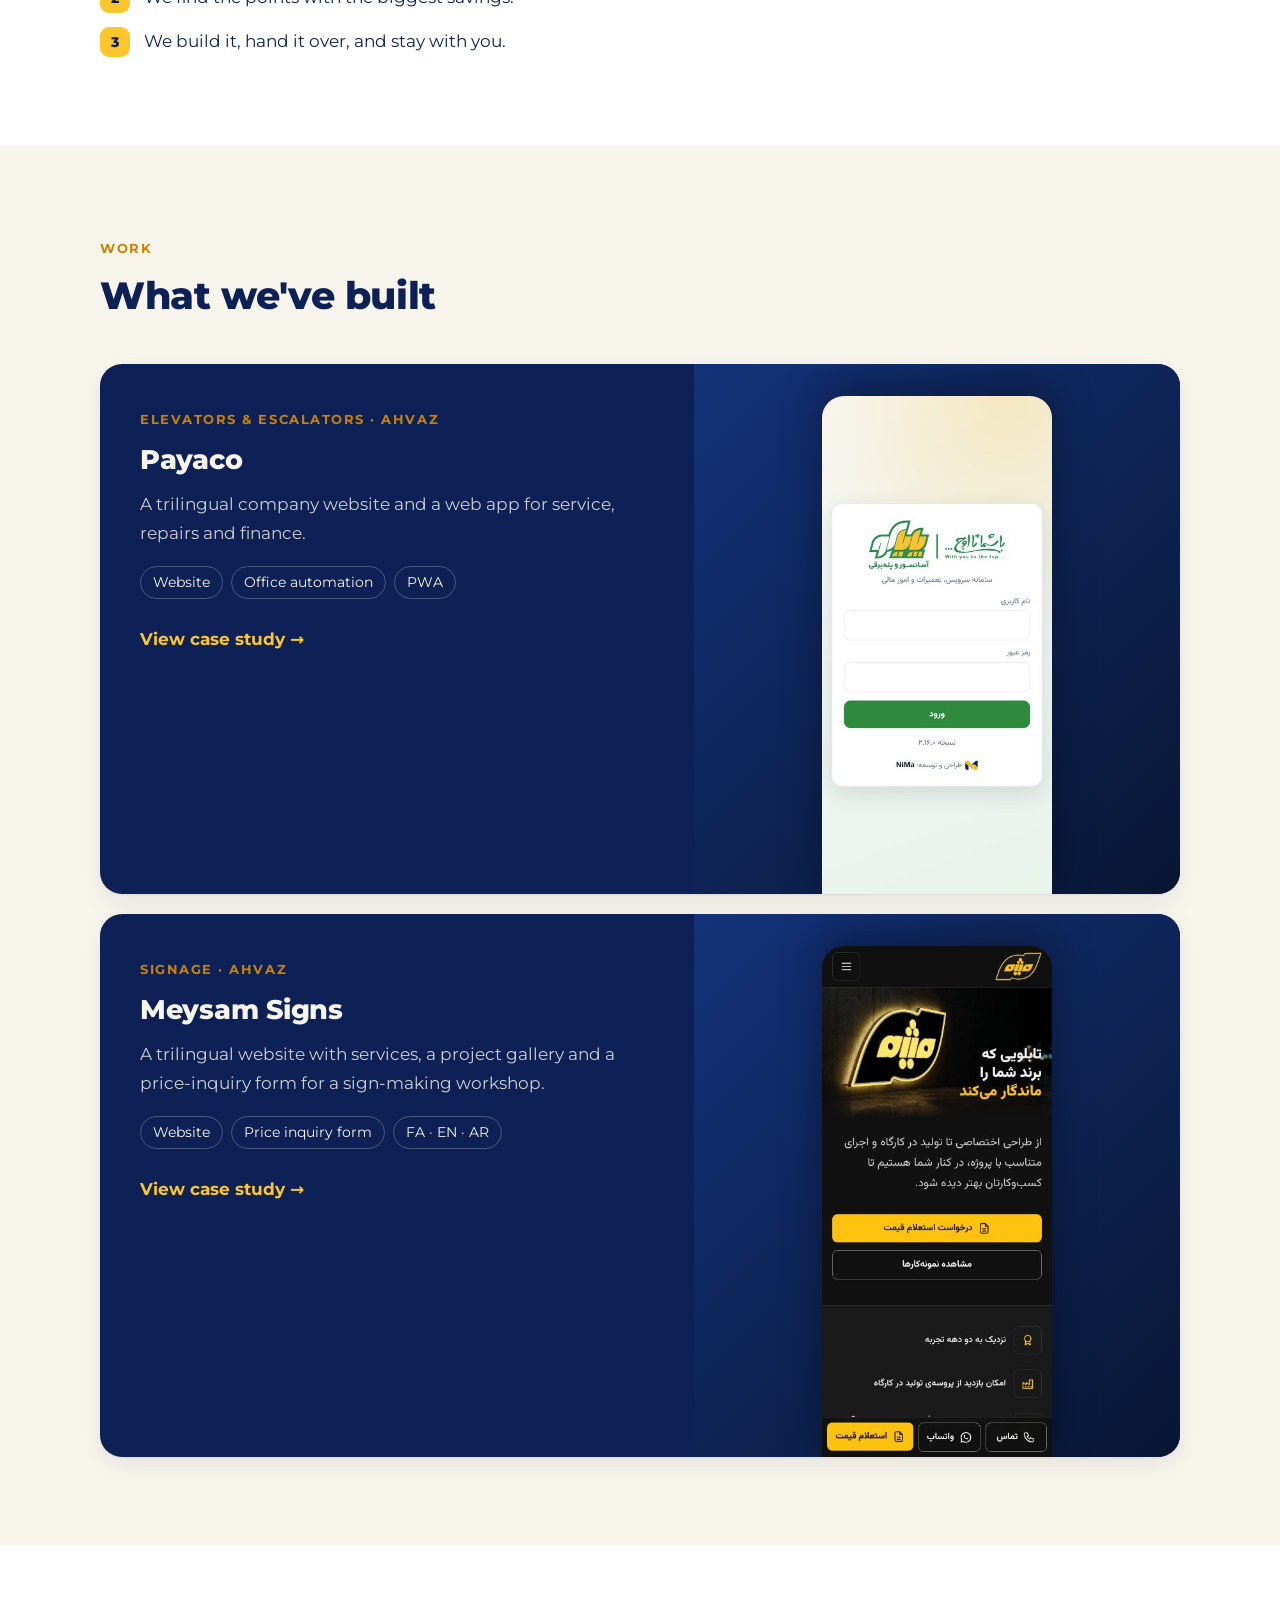
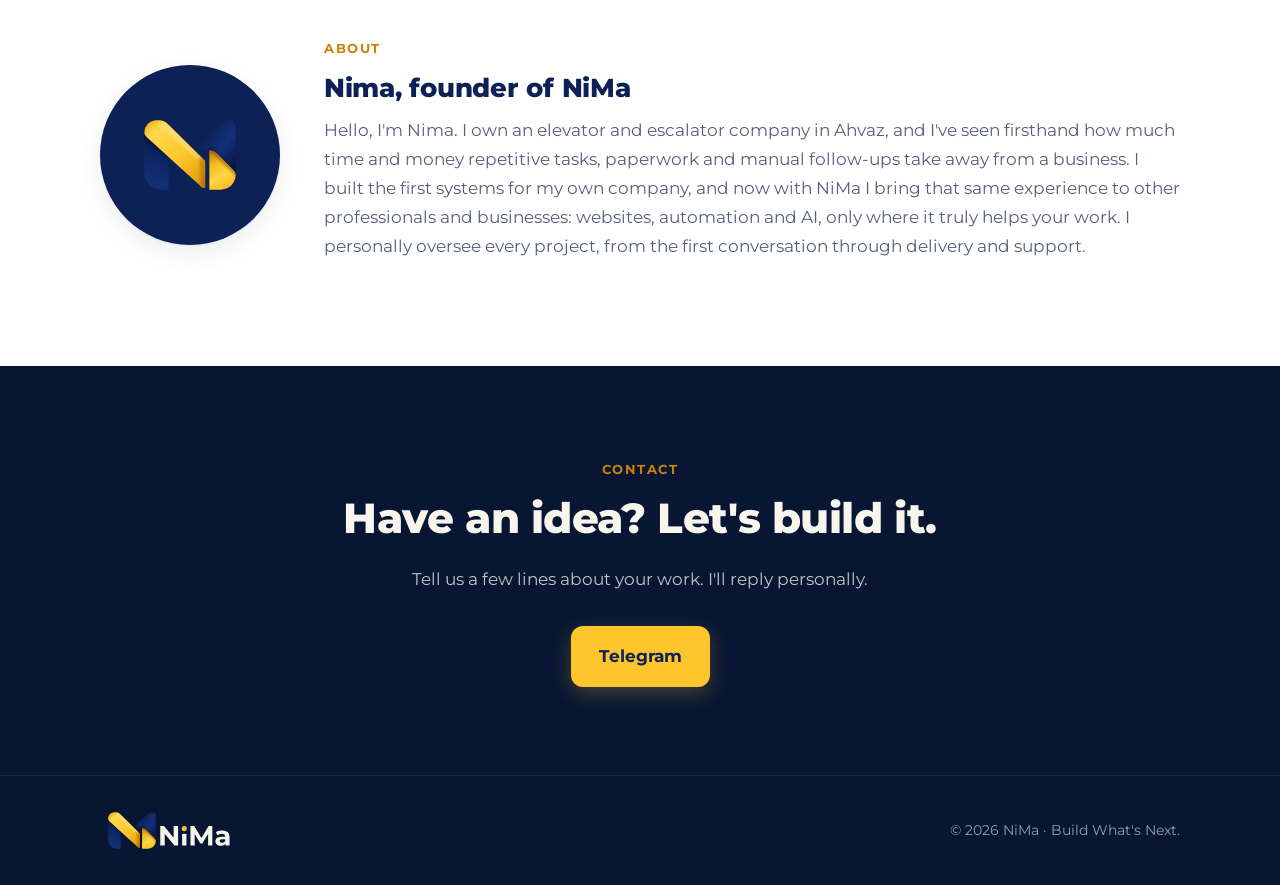
==== commit ace04a95: "Add Nima's approved About text (FA/EN) Co-Authored-By: Claude Opus 5.5 (1M context) <noreply@anthrop" ====
--- a/en/index.html
+++ b/en/index.html
@@ -135,8 +135,7 @@
       <div>
         <span class="eyebrow">About</span>
         <h2>Nima, founder of NiMa</h2>
-        <!-- TODO(Nima): replace with your own short bio; optionally swap the symbol for your photo -->
-        <p class="muted">NiMa is a digital studio founded by Nima to make technology and AI practical for independent professionals and small and medium businesses. I stay close to every project, from the first conversation to delivery and support.</p>
+        <p class="muted">Hello, I'm Nima. I own an elevator and escalator company in Ahvaz, and I've seen firsthand how much time and money repetitive tasks, paperwork and manual follow-ups take away from a business. I built the first systems for my own company, and now with NiMa I bring that same experience to other professionals and businesses: websites, automation and AI, only where it truly helps your work. I personally oversee every project, from the first conversation through delivery and support.</p>
       </div>
     </div>
   </section>
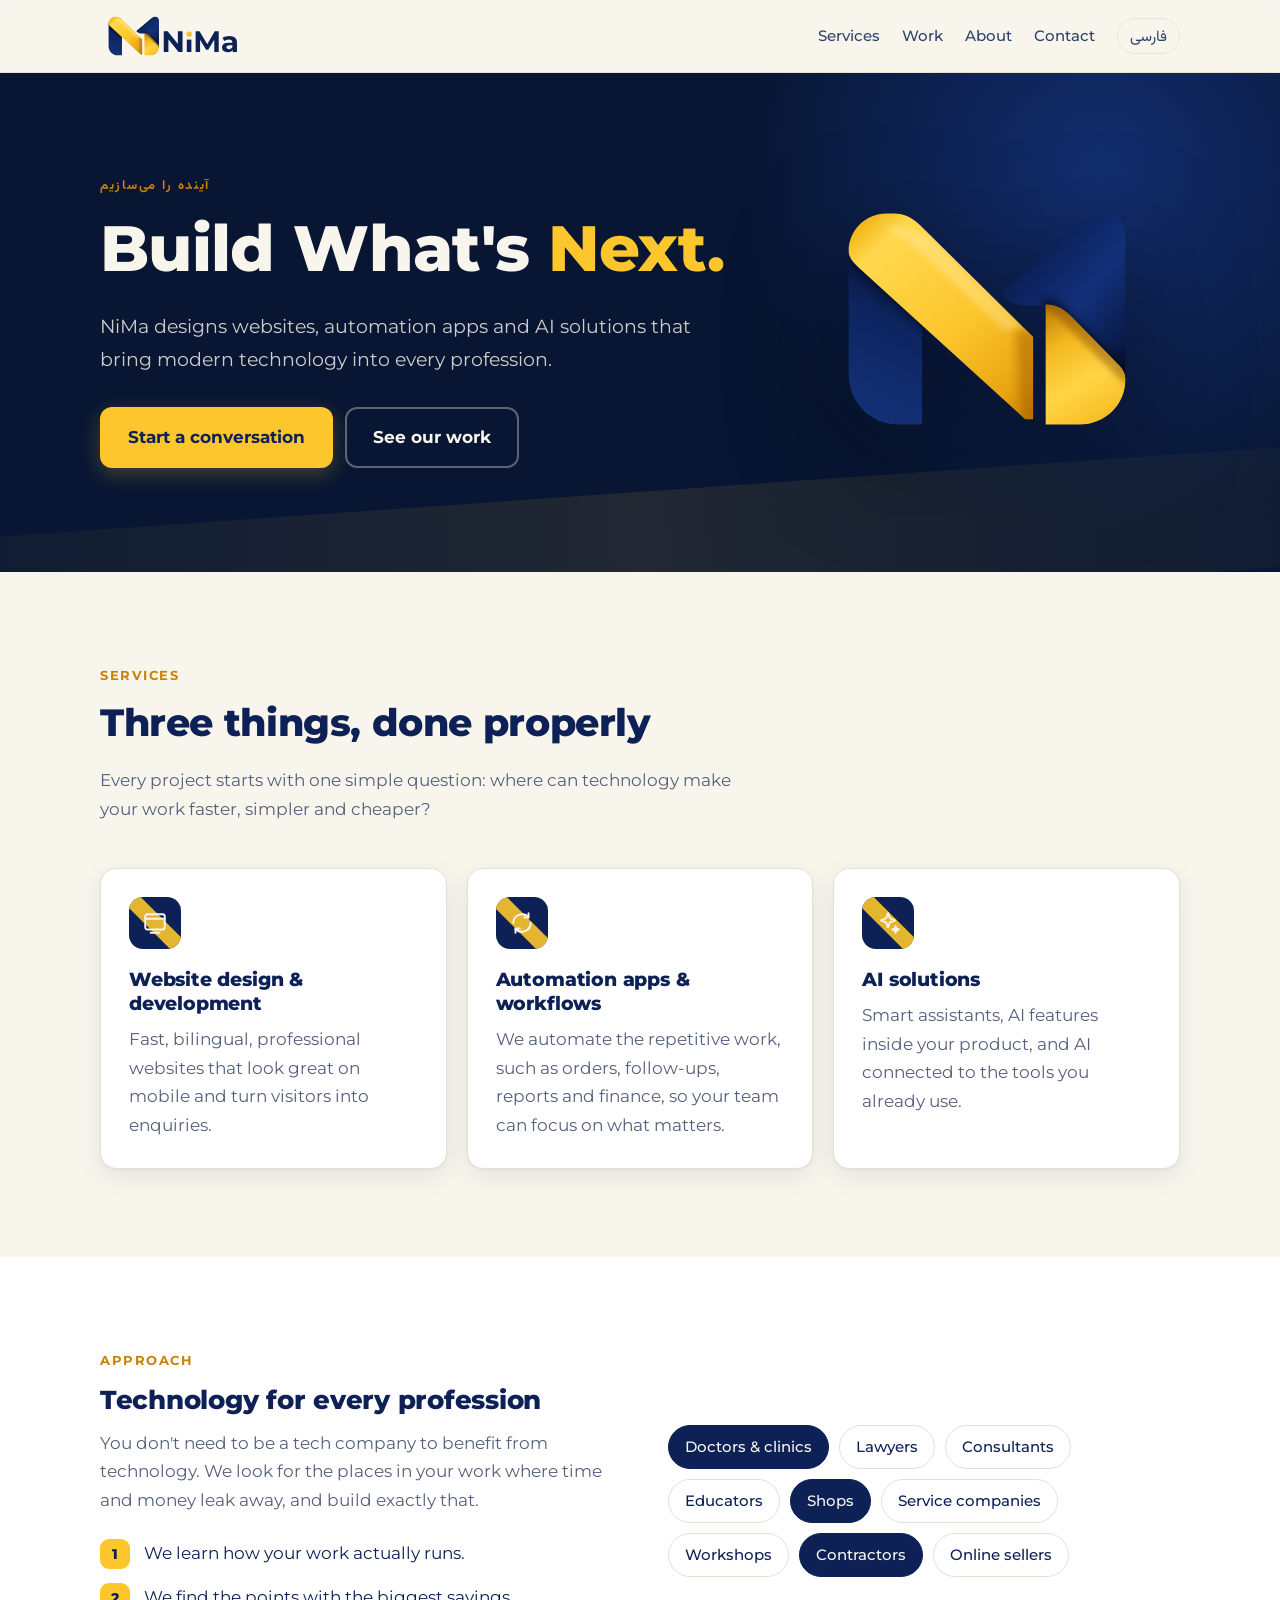
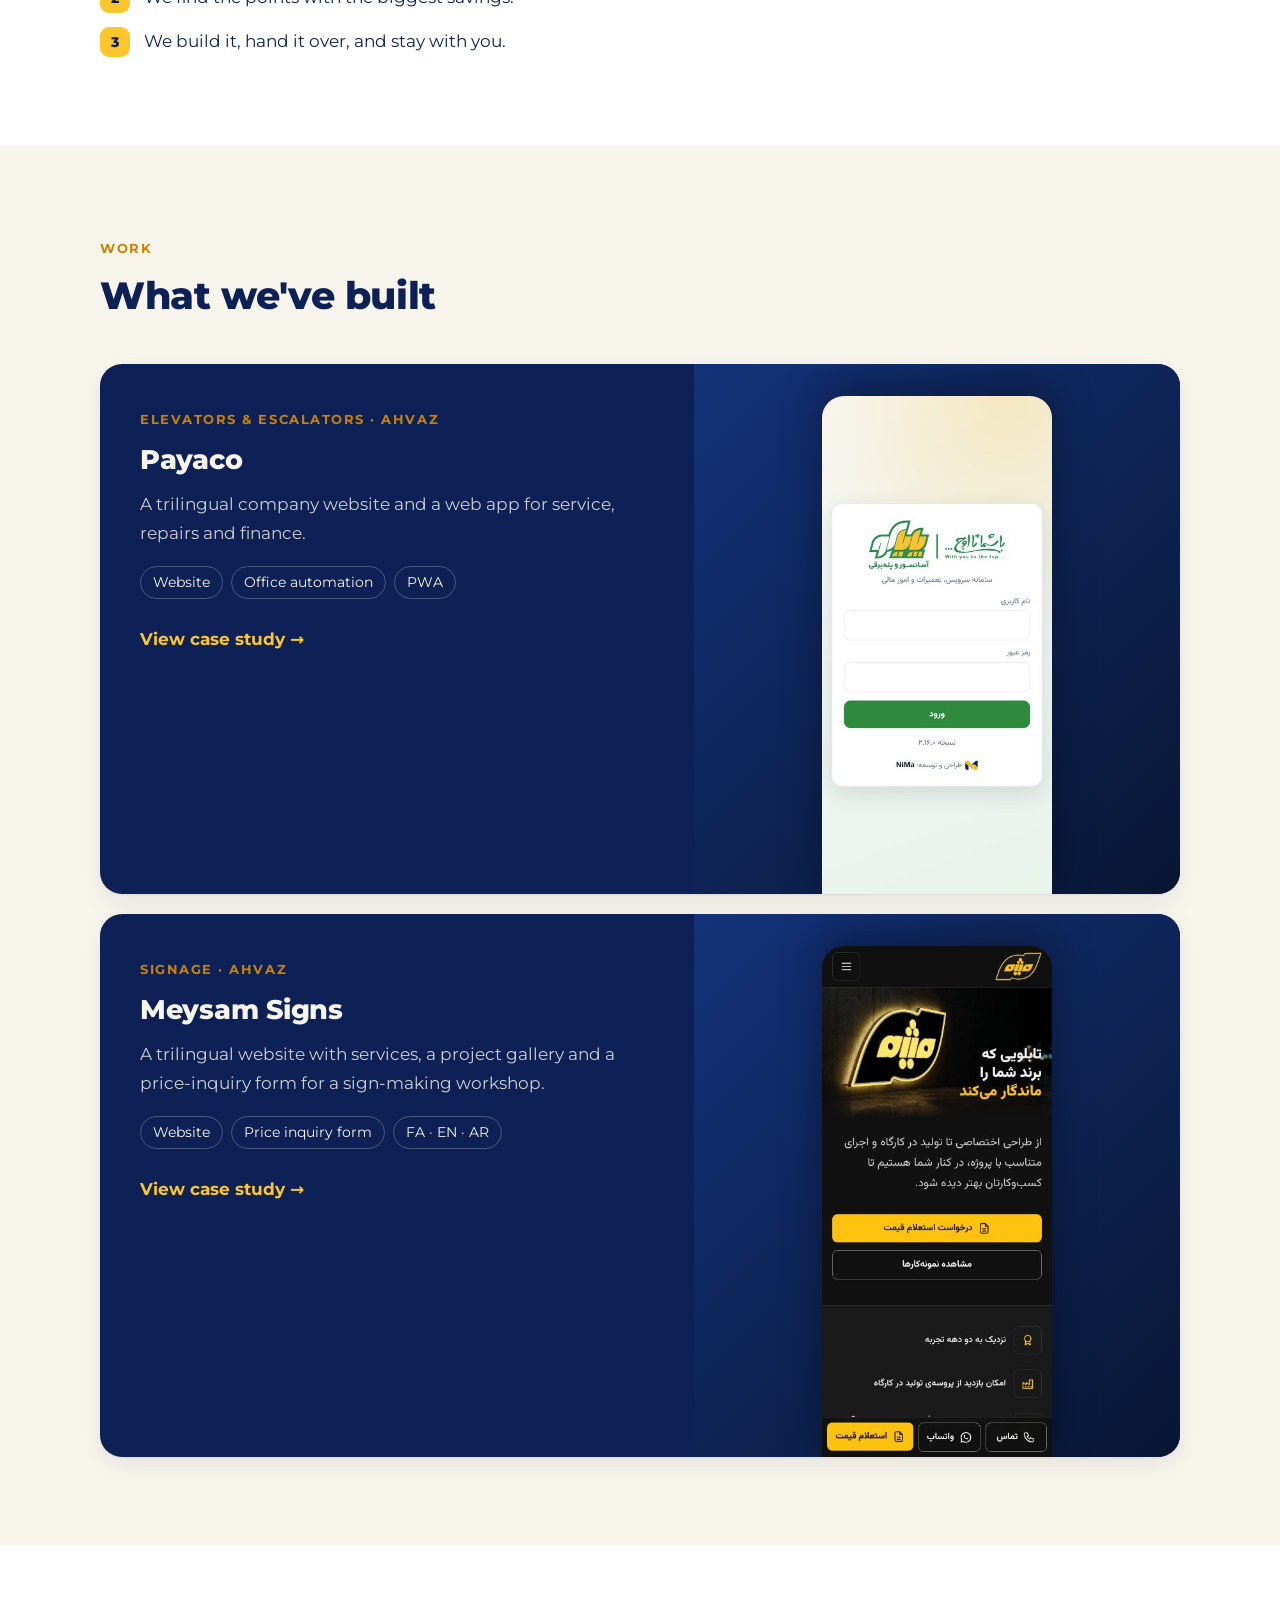
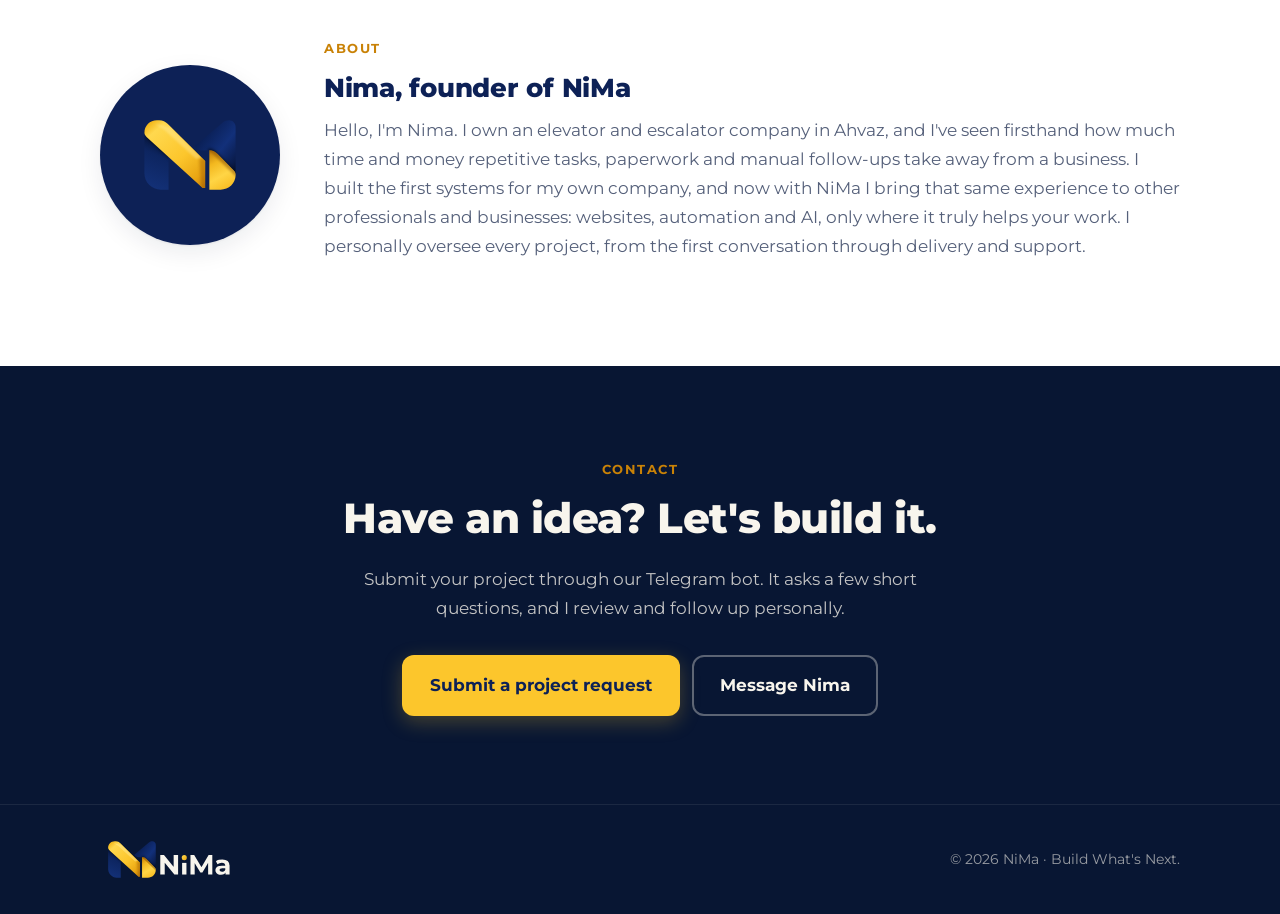
==== commit dab49cce: "Add Telegram request bot as the main contact button Co-Authored-By: Claude Opus 5.5 (1M context) <no" ====
--- a/en/index.html
+++ b/en/index.html
@@ -144,10 +144,11 @@
     <div class="wrap">
       <span class="eyebrow">Contact</span>
       <h2>Have an idea? Let's build it.</h2>
-      <p>Tell us a few lines about your work. I'll reply personally.</p>
+      <p>Submit your project through our Telegram bot. It asks a few short questions, and I review and follow up personally.</p>
       <div class="actions">
         <!-- TODO(Nima): add email button once address is provided -->
-        <a class="btn btn-gold" href="https://t.me/Nima_asareh">Telegram</a>
+        <a class="btn btn-gold" href="https://t.me/SiteOrderHelperBot" target="_blank" rel="noopener">Submit a project request</a>
+        <a class="btn btn-ghost" href="https://t.me/Nima_asareh" target="_blank" rel="noopener">Message Nima</a>
       </div>
     </div>
   </section>
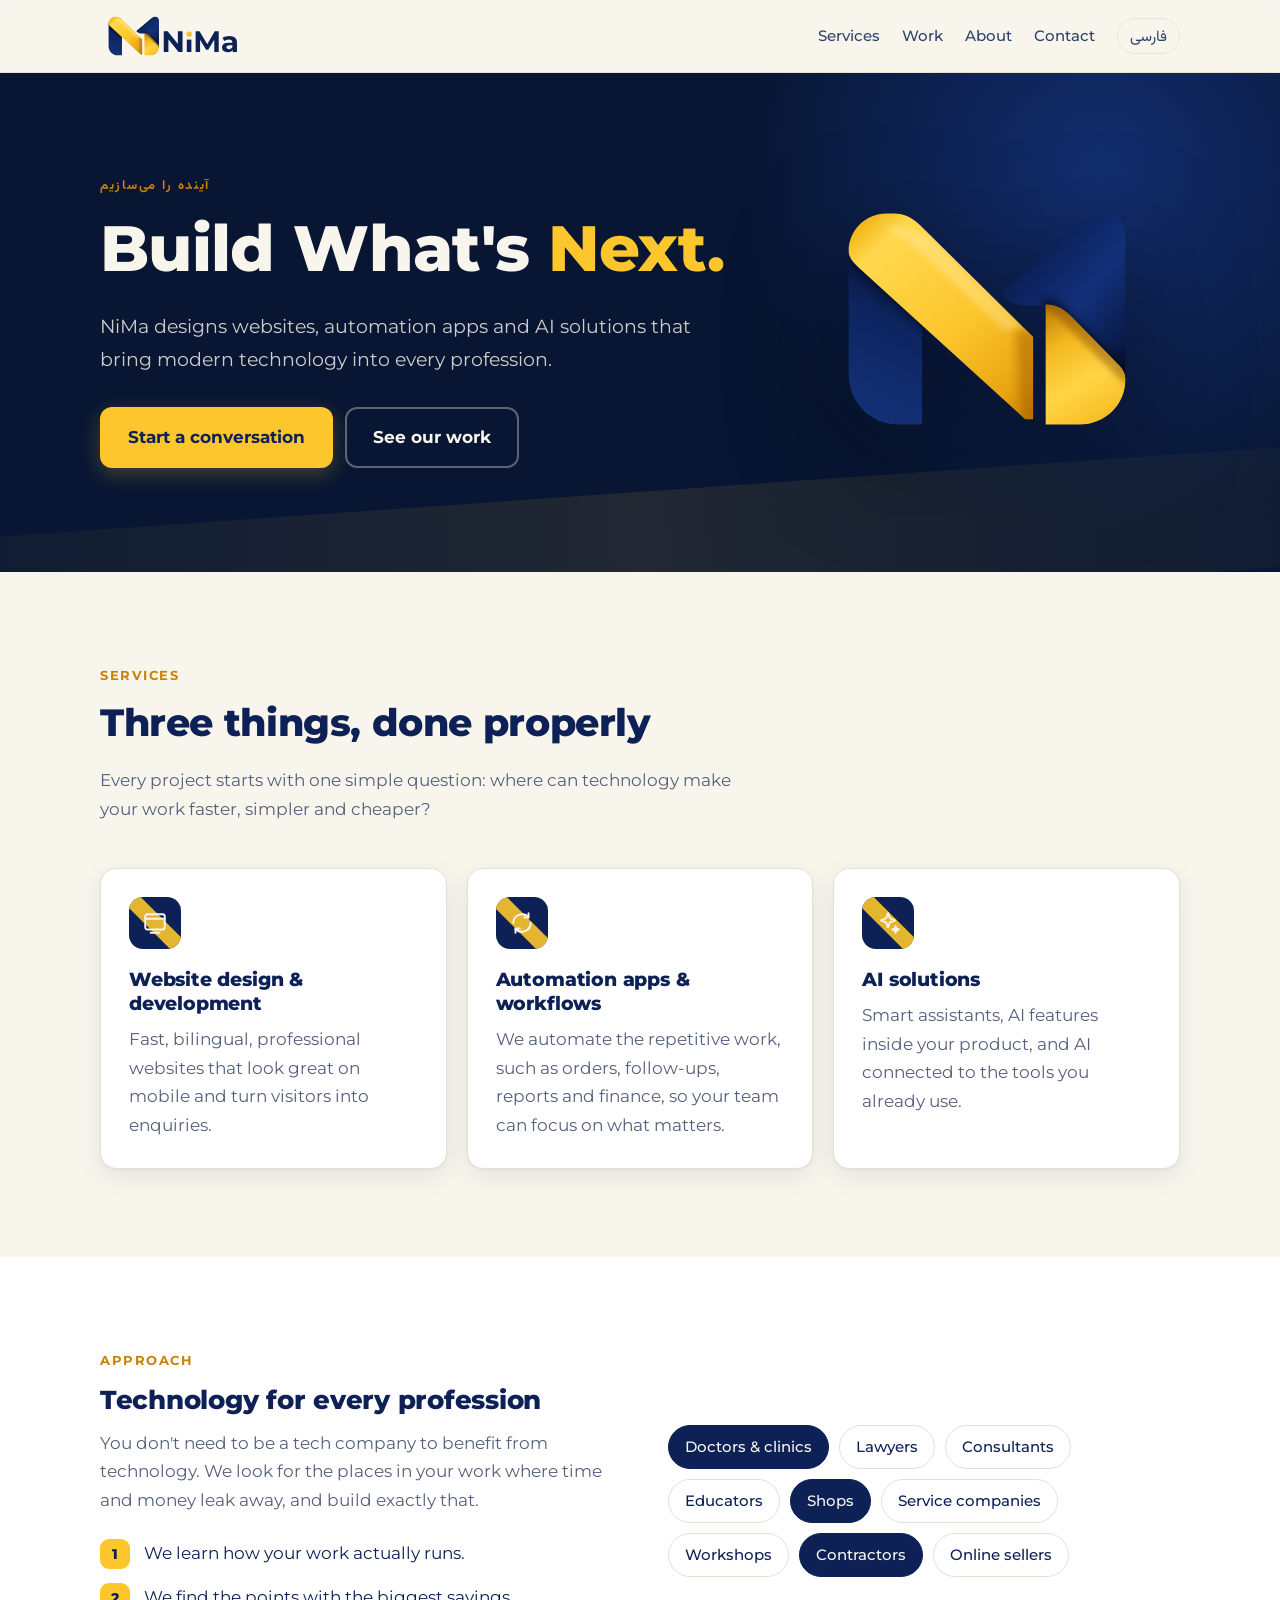
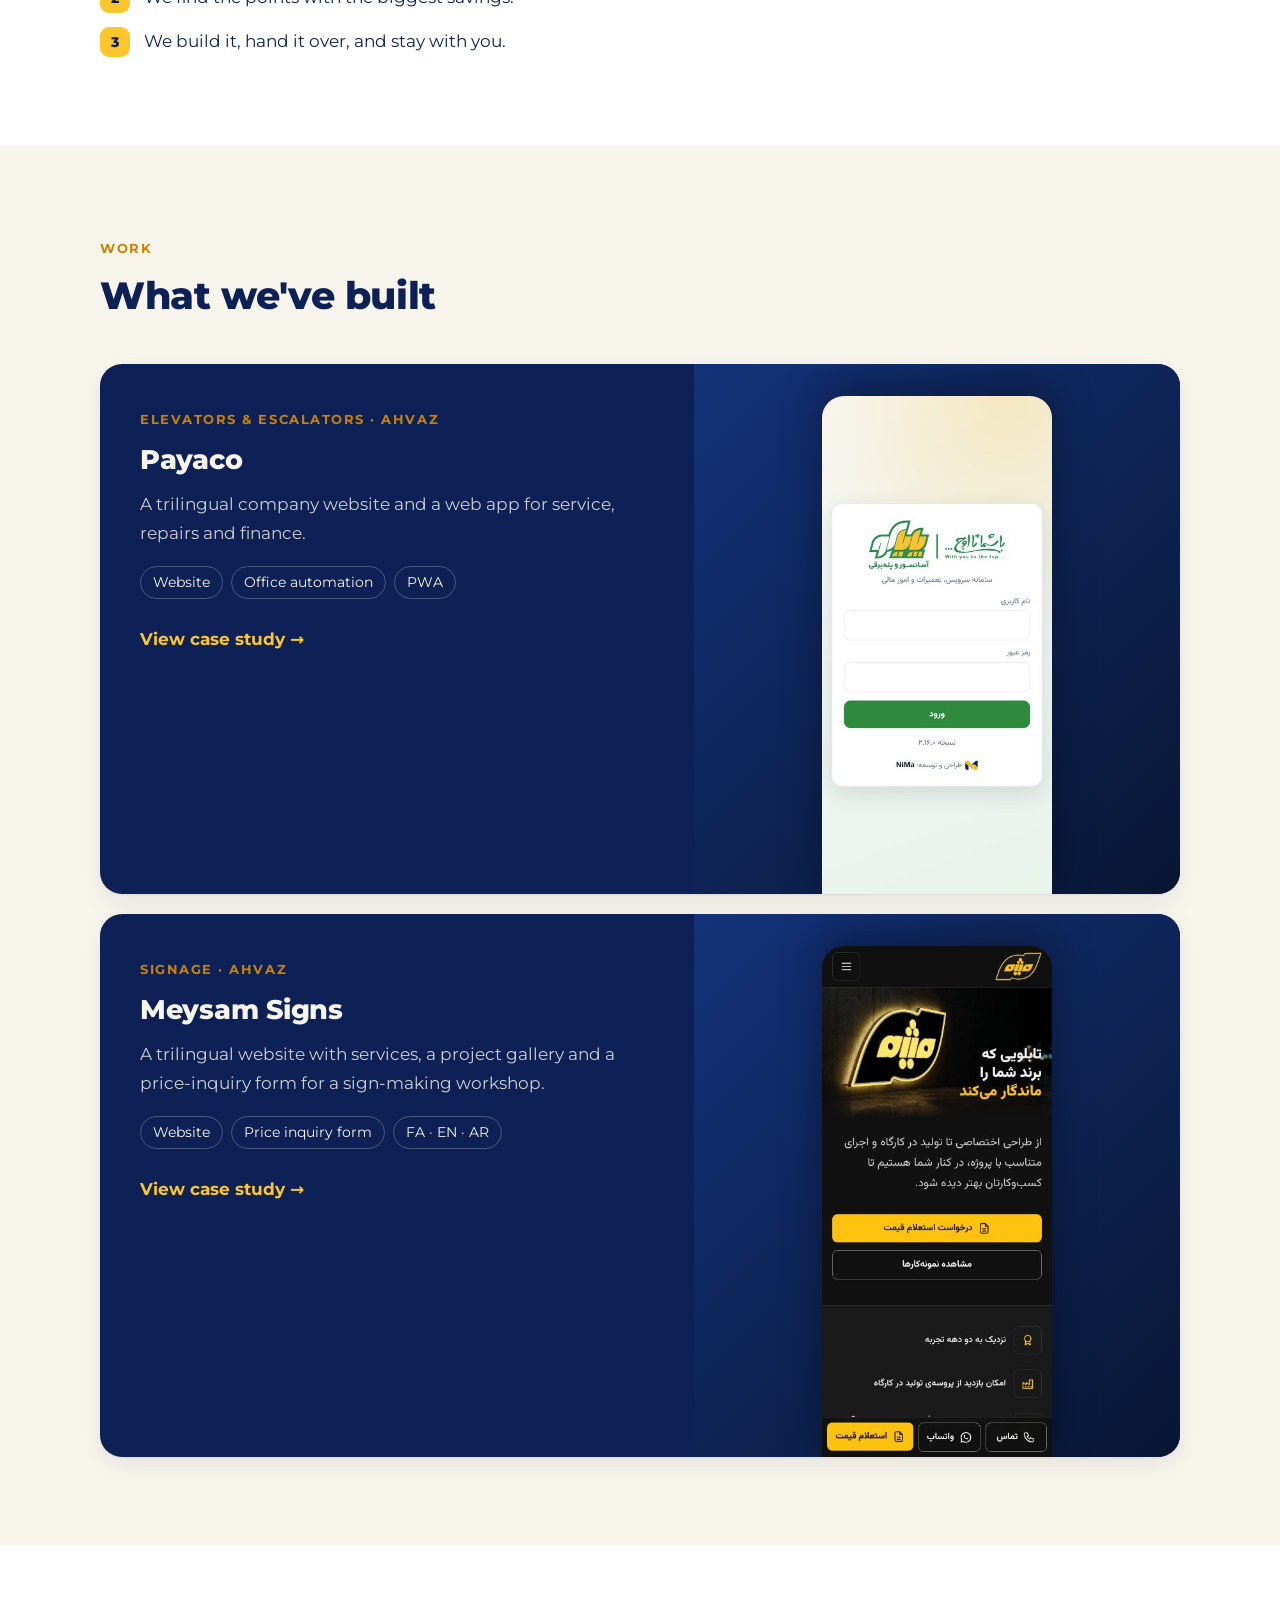
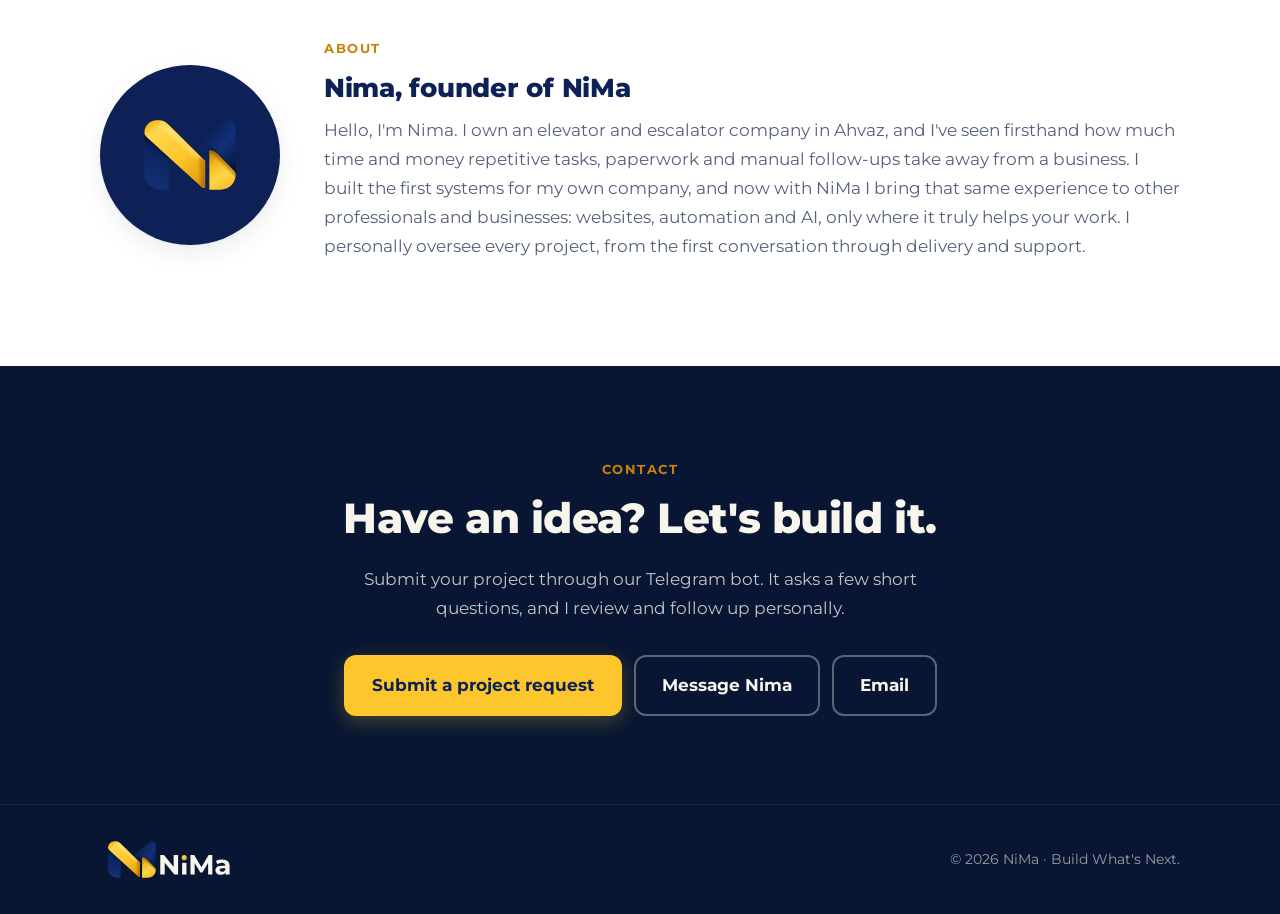
==== commit 7df05f9e: "Add email contact button (FA/EN) Co-Authored-By: Claude Opus 5.5 (1M context) <noreply@anthropic.com" ====
--- a/en/index.html
+++ b/en/index.html
@@ -146,9 +146,9 @@
       <h2>Have an idea? Let's build it.</h2>
       <p>Submit your project through our Telegram bot. It asks a few short questions, and I review and follow up personally.</p>
       <div class="actions">
-        <!-- TODO(Nima): add email button once address is provided -->
         <a class="btn btn-gold" href="https://t.me/SiteOrderHelperBot" target="_blank" rel="noopener">Submit a project request</a>
         <a class="btn btn-ghost" href="https://t.me/Nima_asareh" target="_blank" rel="noopener">Message Nima</a>
+        <a class="btn btn-ghost" href="mailto:nima.aisolutions@gmail.com">Email</a>
       </div>
     </div>
   </section>
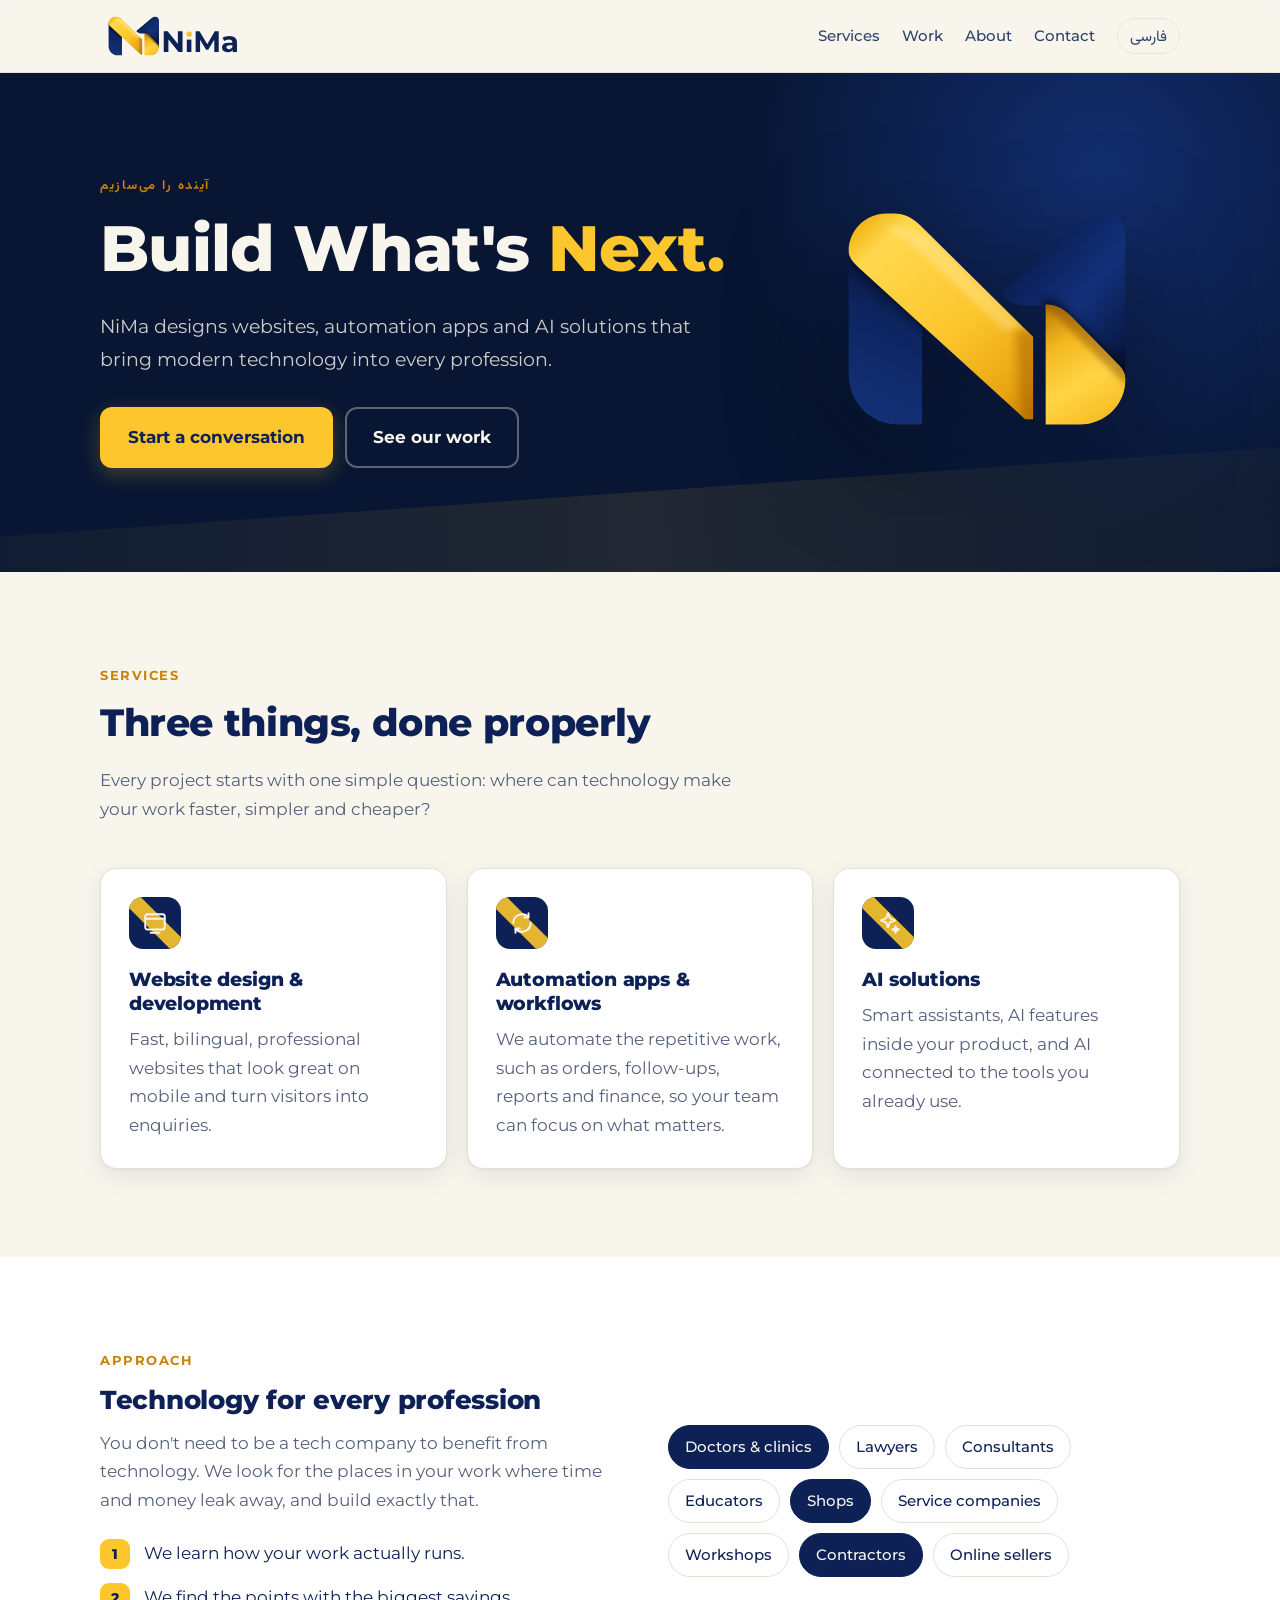
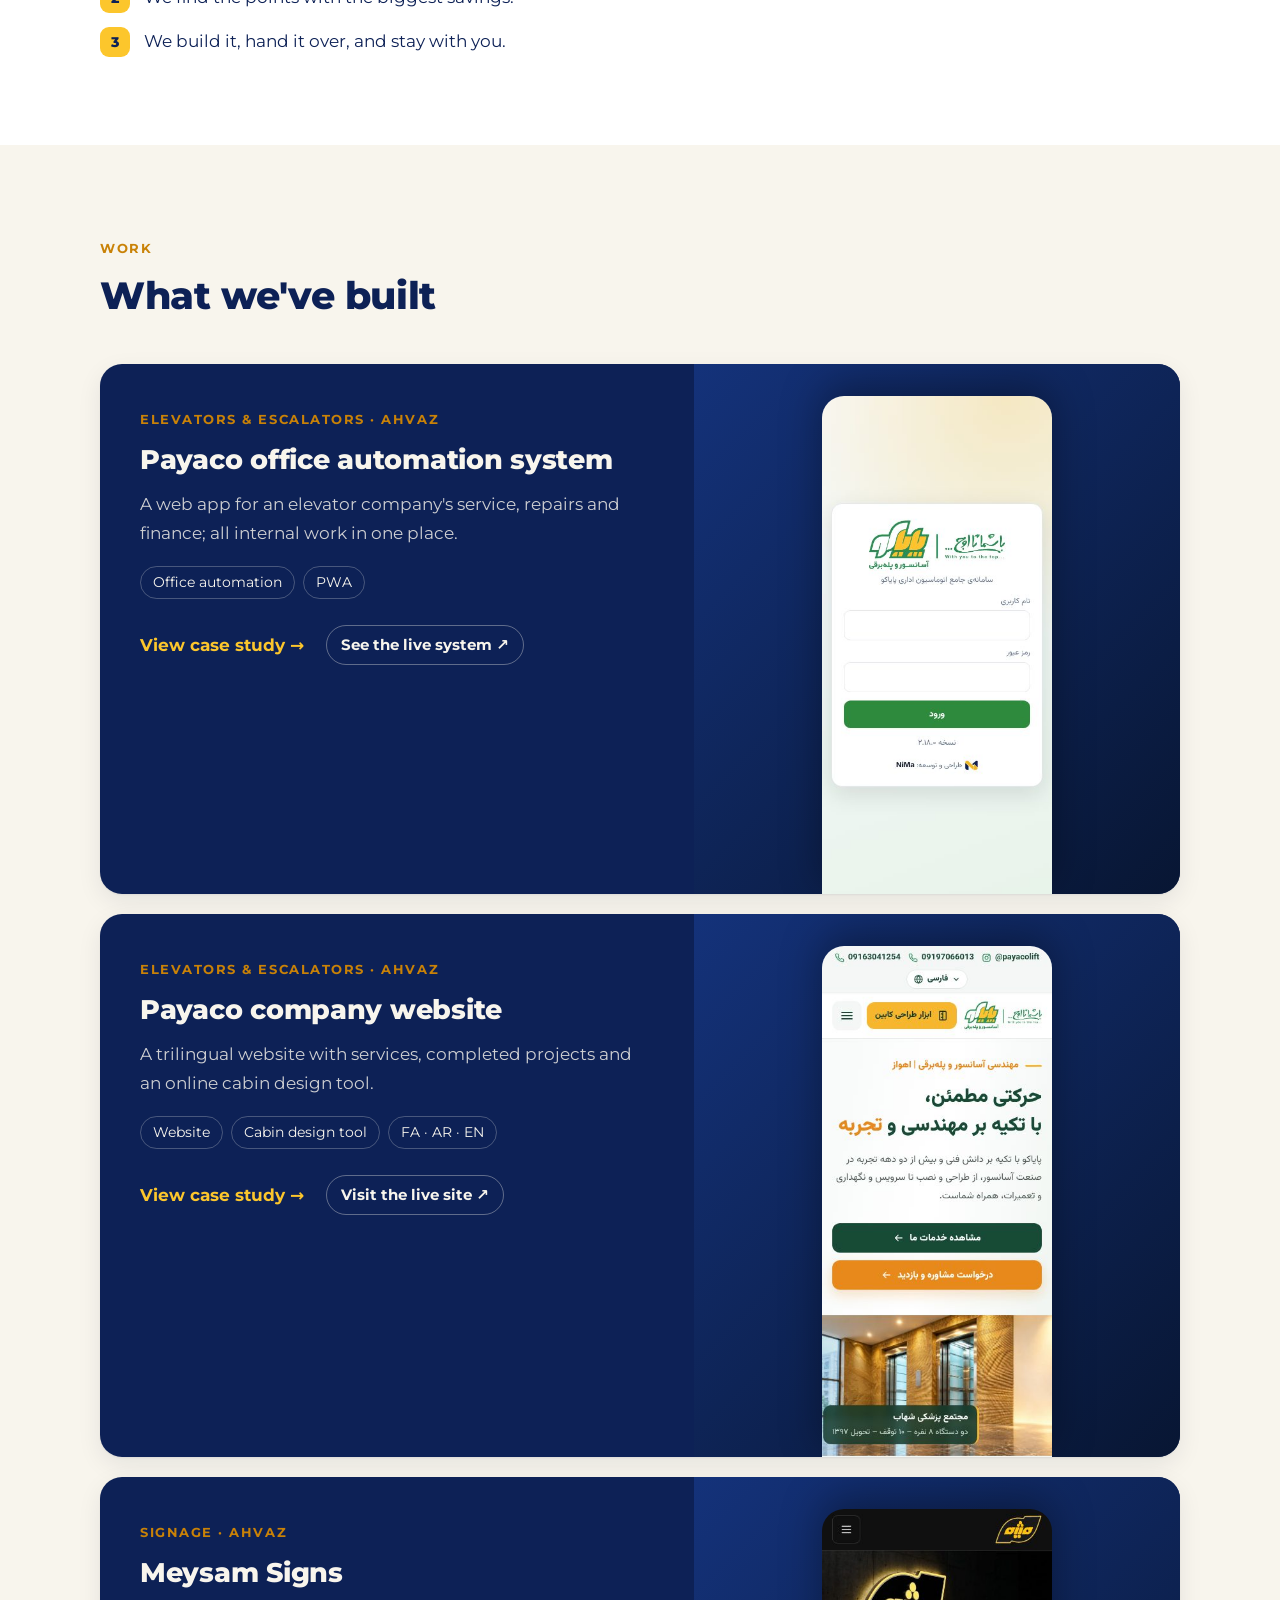
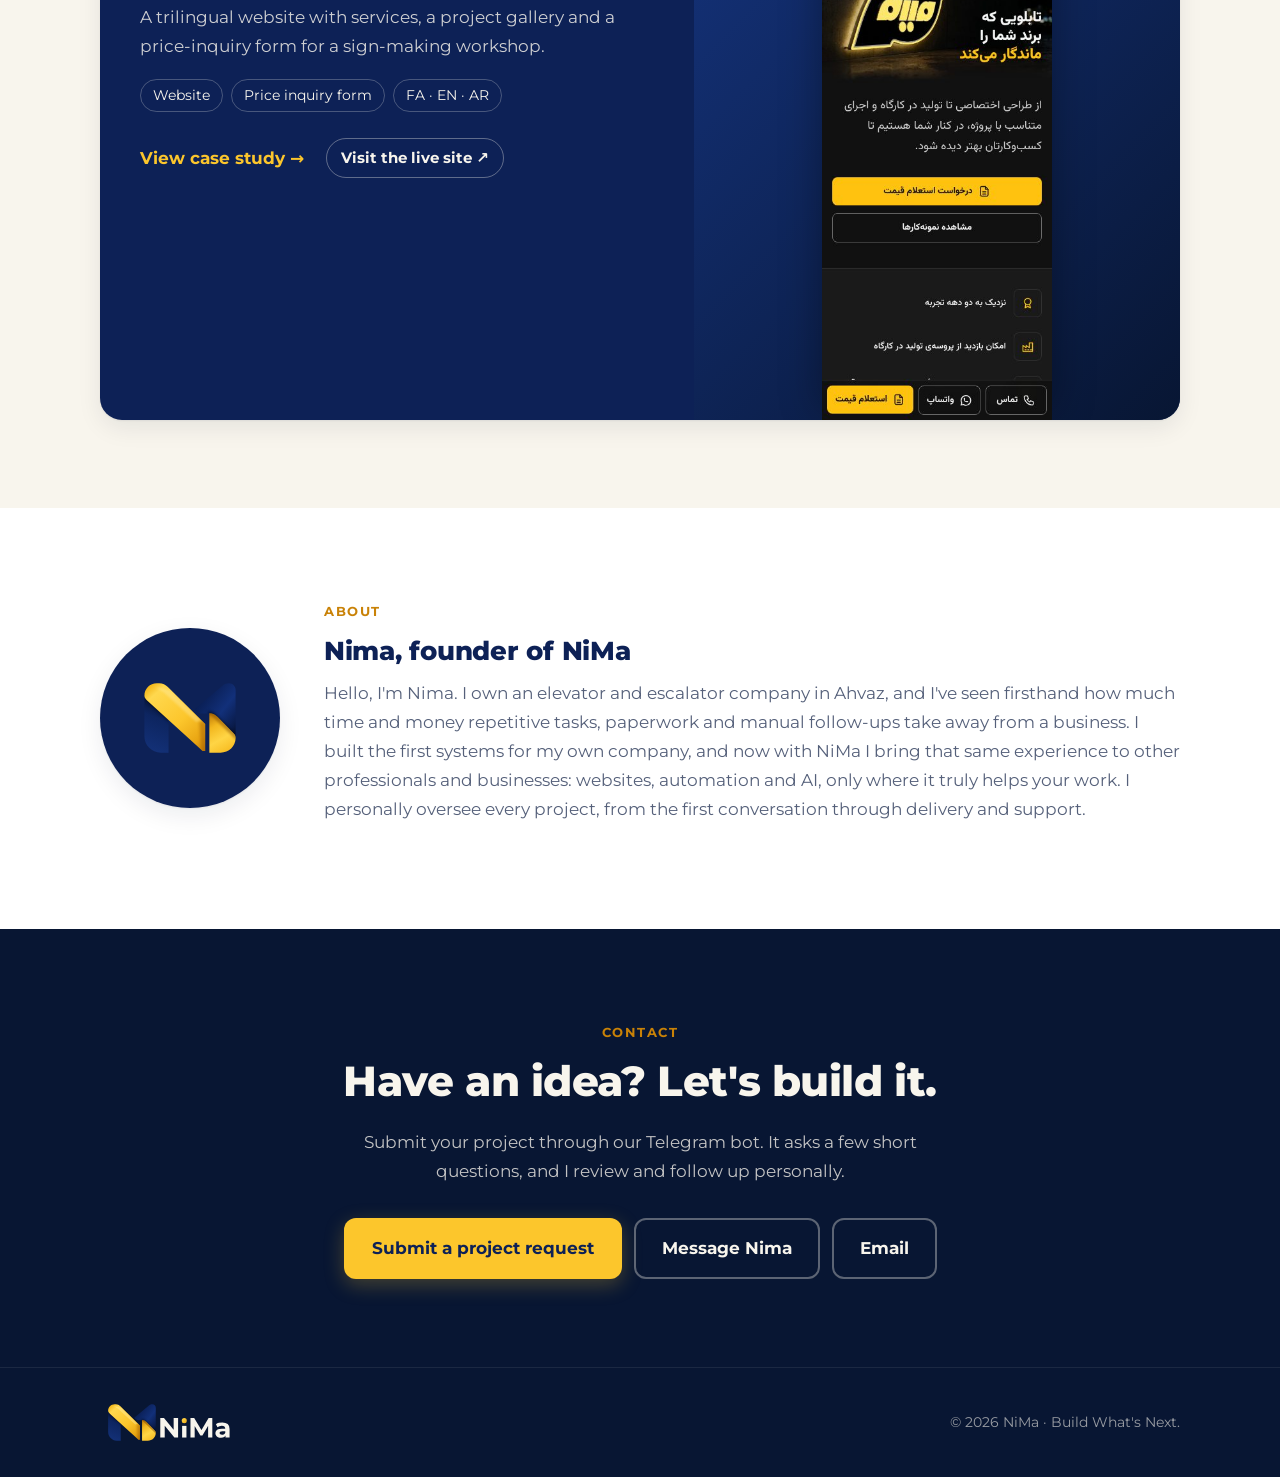
==== commit 47667dcf: "Split Payaco into automation system and website case studies; add live links Rename the app case stu" ====
--- a/en/index.html
+++ b/en/index.html
@@ -105,26 +105,36 @@
         <h2>What we've built</h2>
       </div>
       <div class="work-list">
-      <a class="work-card" href="work/payaco/">
+      <article class="work-card">
         <div class="body">
           <span class="eyebrow">Elevators &amp; escalators · Ahvaz</span>
-          <h3 style="font-size:1.7rem">Payaco</h3>
-          <p style="opacity:.82">A trilingual company website and a web app for service, repairs and finance.</p>
-          <div class="tags"><span class="tag">Website</span><span class="tag">Office automation</span><span class="tag">PWA</span></div>
-          <span class="more">View case study →</span>
+          <h3 style="font-size:1.7rem">Payaco office automation system</h3>
+          <p style="opacity:.82">A web app for an elevator company's service, repairs and finance; all internal work in one place.</p>
+          <div class="tags"><span class="tag">Office automation</span><span class="tag">PWA</span></div>
+          <div class="links"><a class="more" href="work/payaco/">View case study →</a><a class="live" href="https://app.payaco.org/" target="_blank" rel="noopener">See the live system ↗</a></div>
         </div>
-        <div class="shot"><img src="../assets/img/payaco-app-login.jpg" alt="Payaco app login screen" width="230" height="498" loading="lazy"></div>
-      </a>
-      <a class="work-card" href="work/meysam/">
+        <div class="shot"><img src="../assets/img/payaco-app-login.jpg" alt="Login screen of the Payaco office automation system" width="230" height="498" loading="lazy"></div>
+      </article>
+      <article class="work-card">
+        <div class="body">
+          <span class="eyebrow">Elevators &amp; escalators · Ahvaz</span>
+          <h3 style="font-size:1.7rem">Payaco company website</h3>
+          <p style="opacity:.82">A trilingual website with services, completed projects and an online cabin design tool.</p>
+          <div class="tags"><span class="tag">Website</span><span class="tag">Cabin design tool</span><span class="tag">FA · AR · EN</span></div>
+          <div class="links"><a class="more" href="work/payaco-site/">View case study →</a><a class="live" href="https://payaco.org/en/index.html" target="_blank" rel="noopener">Visit the live site ↗</a></div>
+        </div>
+        <div class="shot"><img src="../assets/img/payaco-site-mobile.jpg" alt="Payaco company website homepage on mobile" width="230" height="511" loading="lazy"></div>
+      </article>
+      <article class="work-card">
         <div class="body">
           <span class="eyebrow">Signage · Ahvaz</span>
           <h3 style="font-size:1.7rem">Meysam Signs</h3>
           <p style="opacity:.82">A trilingual website with services, a project gallery and a price-inquiry form for a sign-making workshop.</p>
           <div class="tags"><span class="tag">Website</span><span class="tag">Price inquiry form</span><span class="tag">FA · EN · AR</span></div>
-          <span class="more">View case study →</span>
+          <div class="links"><a class="more" href="work/meysam/">View case study →</a><a class="live" href="https://meysamsigns.ir/en" target="_blank" rel="noopener">Visit the live site ↗</a></div>
         </div>
         <div class="shot"><img src="../assets/img/meysam-mobile.jpg" alt="Meysam Signs homepage on mobile" width="230" height="511" loading="lazy"></div>
-      </a>
+      </article>
       </div>
     </div>
   </section>
--- a/assets/style.css
+++ b/assets/style.css
@@ -103,7 +103,12 @@
 .work-card .body{padding:40px}
 .work-card .tags{display:flex;flex-wrap:wrap;gap:8px;margin:18px 0 26px}
 .work-card .tag{font-size:.85rem;border:1px solid rgba(248,245,237,.25);border-radius:999px;padding:4px 12px}
-.work-card .more{color:var(--gold);font-weight:700}
+.work-card{position:relative}
+.work-card .links{display:flex;flex-wrap:wrap;align-items:center;gap:14px 22px}
+.work-card .more{color:var(--gold);font-weight:700;text-decoration:none}
+.work-card .more::after{content:"";position:absolute;inset:0;z-index:1}
+.work-card .live{position:relative;z-index:2;color:var(--cream);font-weight:600;font-size:.95rem;text-decoration:none;border:1px solid rgba(248,245,237,.35);border-radius:999px;padding:6px 14px}
+.work-card .live:hover{border-color:var(--gold);color:var(--gold)}
 .work-card .shot{background:linear-gradient(135deg,var(--royal),var(--ink));display:grid;place-items:center;padding:32px 24px 0;align-items:end}
 .work-card .shot img{width:230px;border-radius:22px 22px 0 0;box-shadow:0 -10px 40px rgba(0,0,0,.35)}
 @media (max-width:860px){.work-card .shot{max-height:420px;overflow:hidden}.work-card{grid-template-columns:1fr}.work-card .body{padding:28px}}
@@ -131,6 +136,7 @@
 .case-hero{background:var(--ink);color:var(--cream);padding:72px 0 64px}
 .case-hero h1{font-size:clamp(2rem,4.6vw,3.2rem)}
 .case-hero .lead{color:rgba(248,245,237,.8);max-width:40em;font-size:1.1rem}
+.case-hero .note{font-size:.9rem;color:rgba(248,245,237,.65);margin-top:12px}
 .back{display:inline-block;margin-bottom:22px;text-decoration:none;color:var(--gold);font-weight:700}
 .facts{display:grid;grid-template-columns:repeat(4,1fr);gap:16px;margin-top:36px}
 .facts div{border-top:2px solid var(--gold);padding-top:12px}
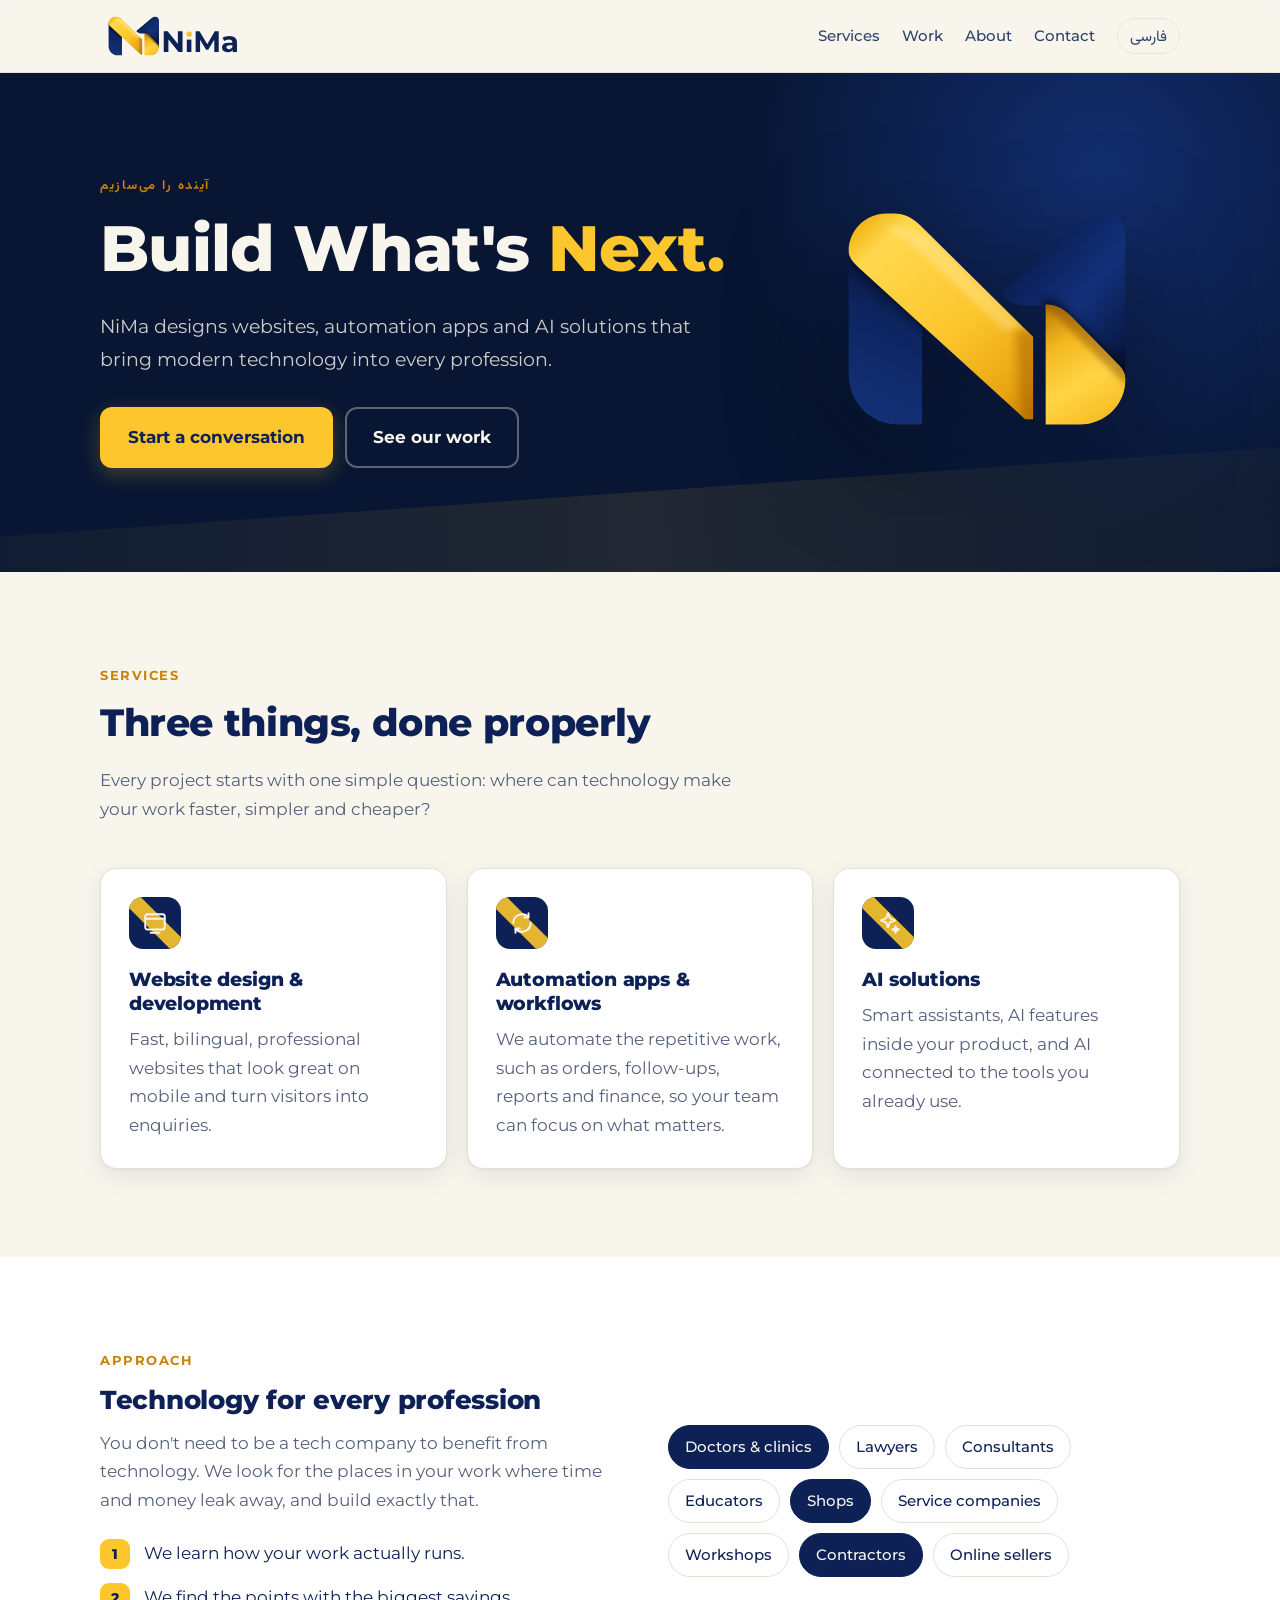
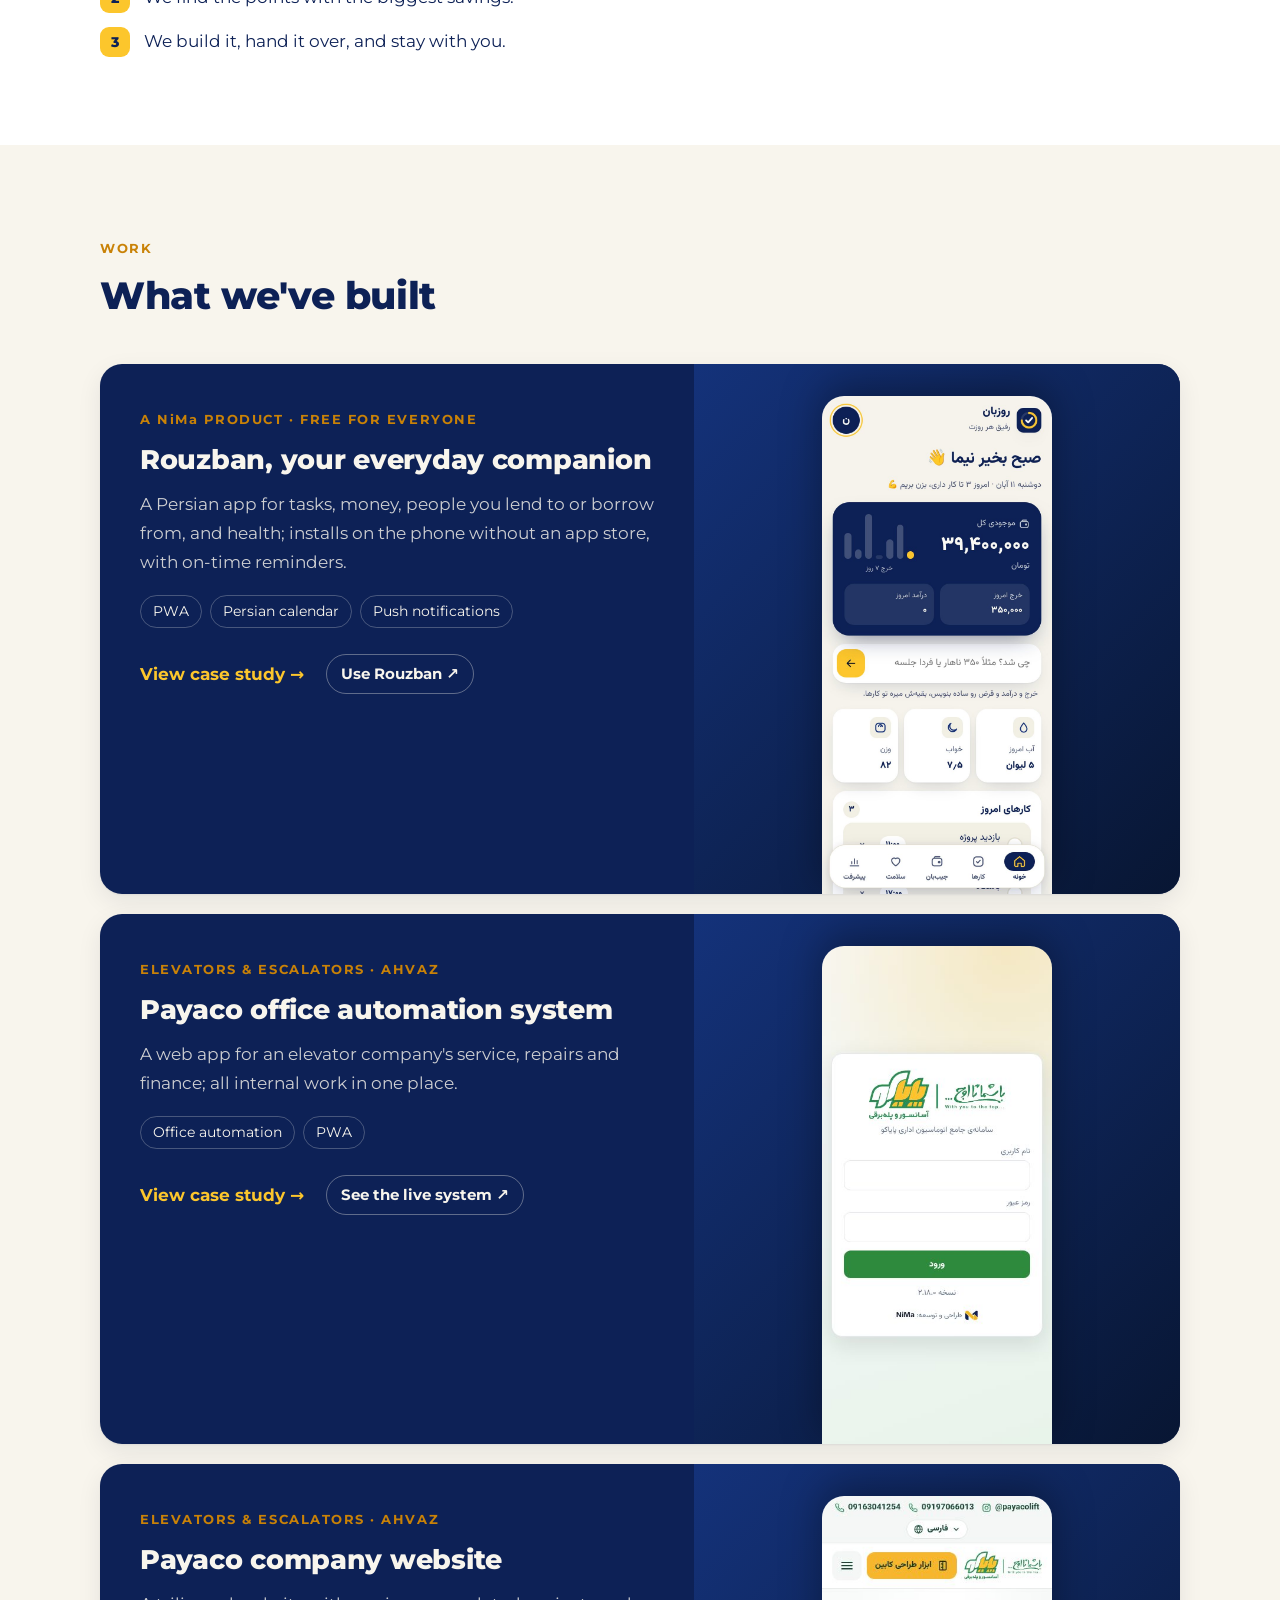
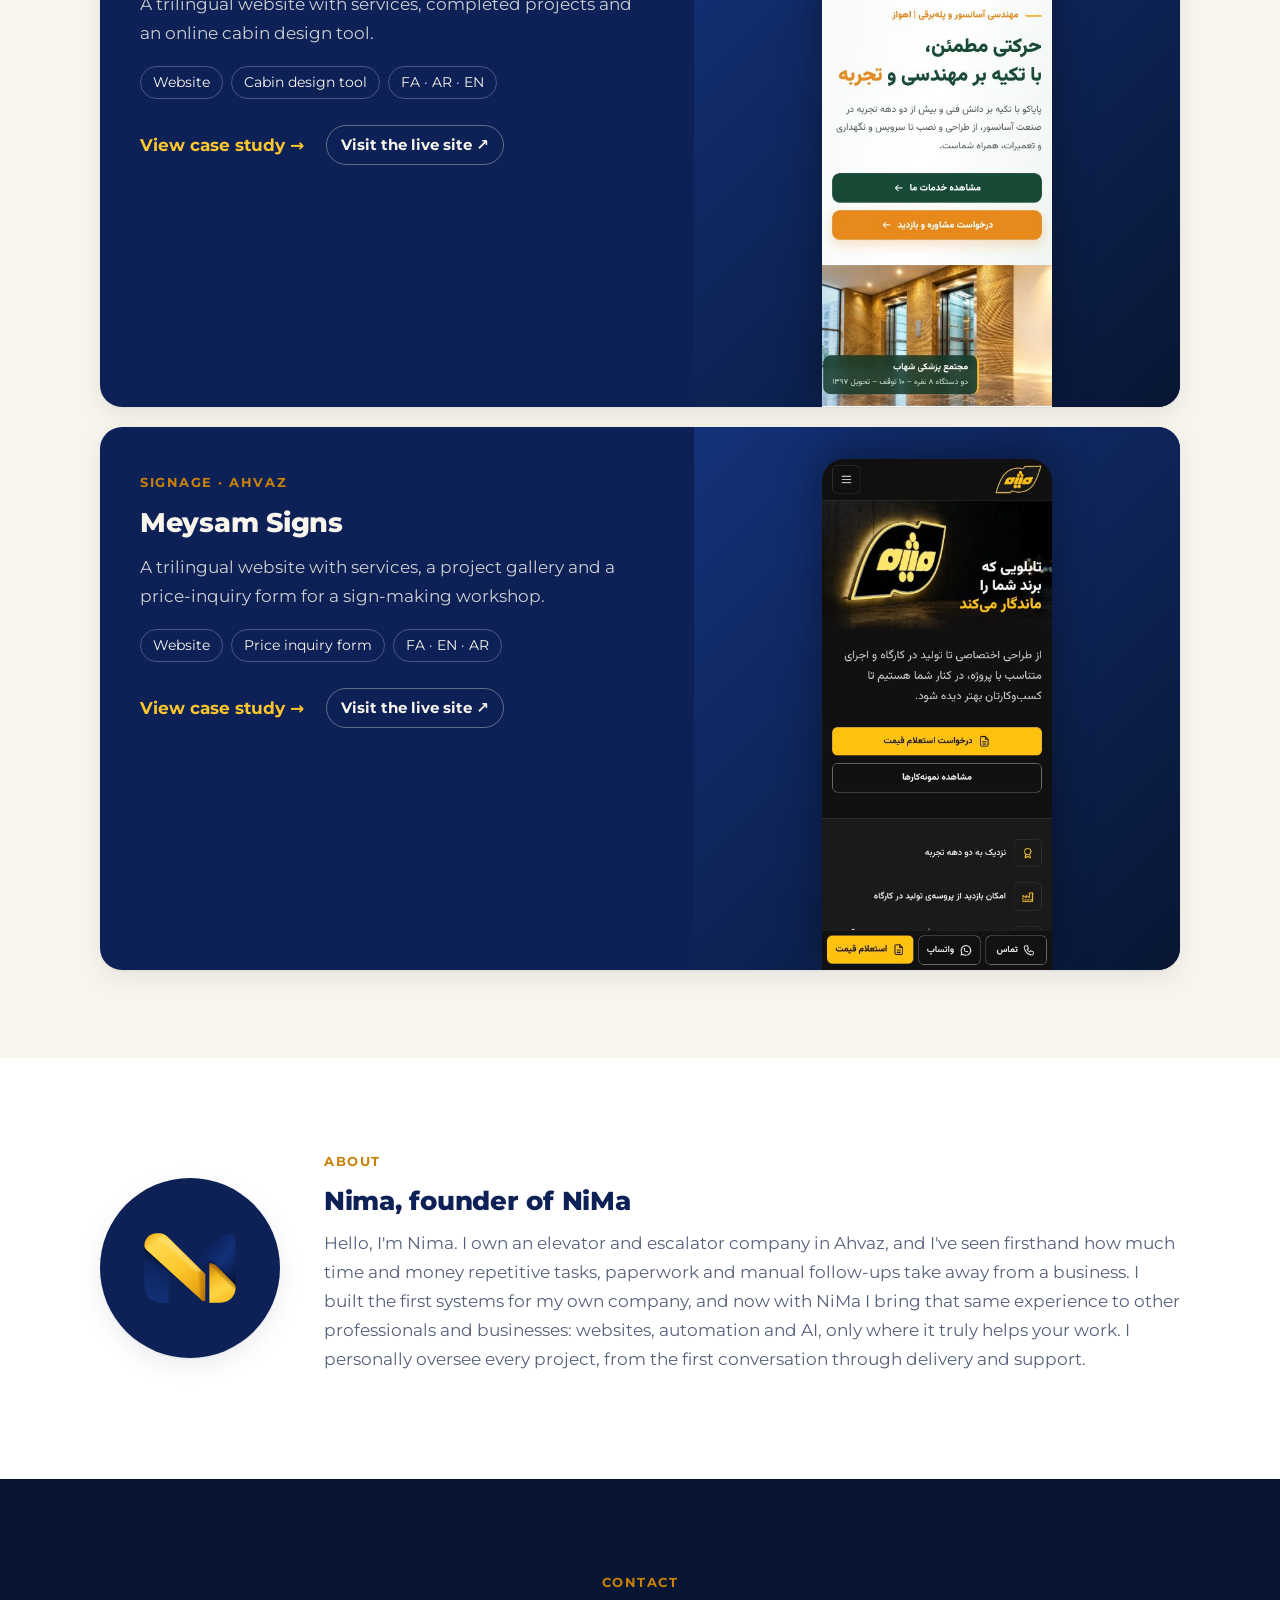
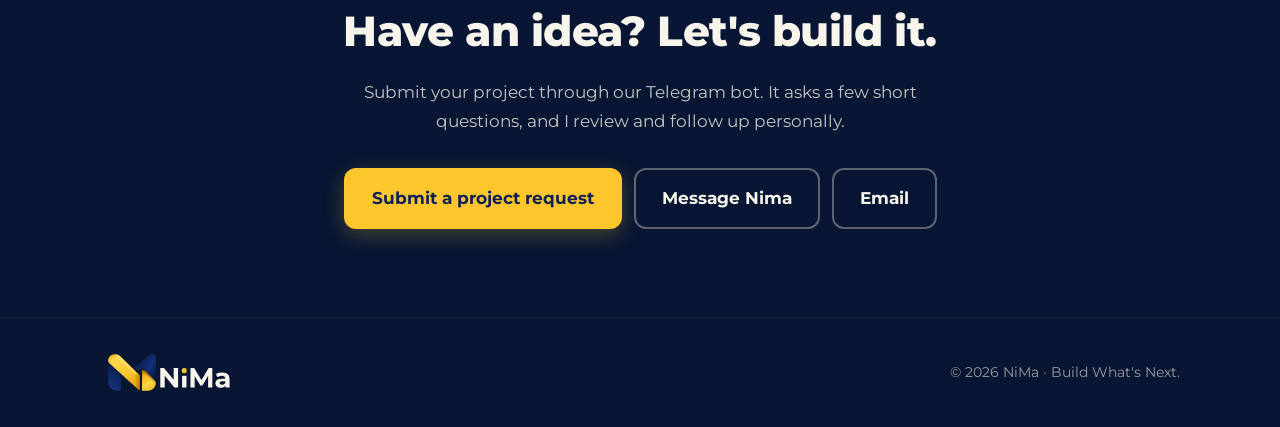
==== commit 58fce165: "Add Rouzban to portfolio (FA/EN card, case pages, sitemap) Co-Authored-By: Claude Opus 5.5 <noreply@" ====
--- a/en/index.html
+++ b/en/index.html
@@ -107,6 +107,16 @@
       <div class="work-list">
       <article class="work-card">
         <div class="body">
+          <span class="eyebrow">A <span style="text-transform:none">NiMa</span> product · Free for everyone</span>
+          <h3 style="font-size:1.7rem">Rouzban, your everyday companion</h3>
+          <p style="opacity:.82">A Persian app for tasks, money, people you lend to or borrow from, and health; installs on the phone without an app store, with on-time reminders.</p>
+          <div class="tags"><span class="tag">PWA</span><span class="tag">Persian calendar</span><span class="tag">Push notifications</span></div>
+          <div class="links"><a class="more" href="work/rouzban/">View case study →</a><a class="live" href="https://rouzban.nima-ai.ir/" target="_blank" rel="noopener">Use Rouzban ↗</a></div>
+        </div>
+        <div class="shot"><img src="../assets/img/rouzban-mobile.jpg" alt="Home screen of the Rouzban app on a phone" width="230" height="498" loading="lazy"></div>
+      </article>
+      <article class="work-card">
+        <div class="body">
           <span class="eyebrow">Elevators &amp; escalators · Ahvaz</span>
           <h3 style="font-size:1.7rem">Payaco office automation system</h3>
           <p style="opacity:.82">A web app for an elevator company's service, repairs and finance; all internal work in one place.</p>
